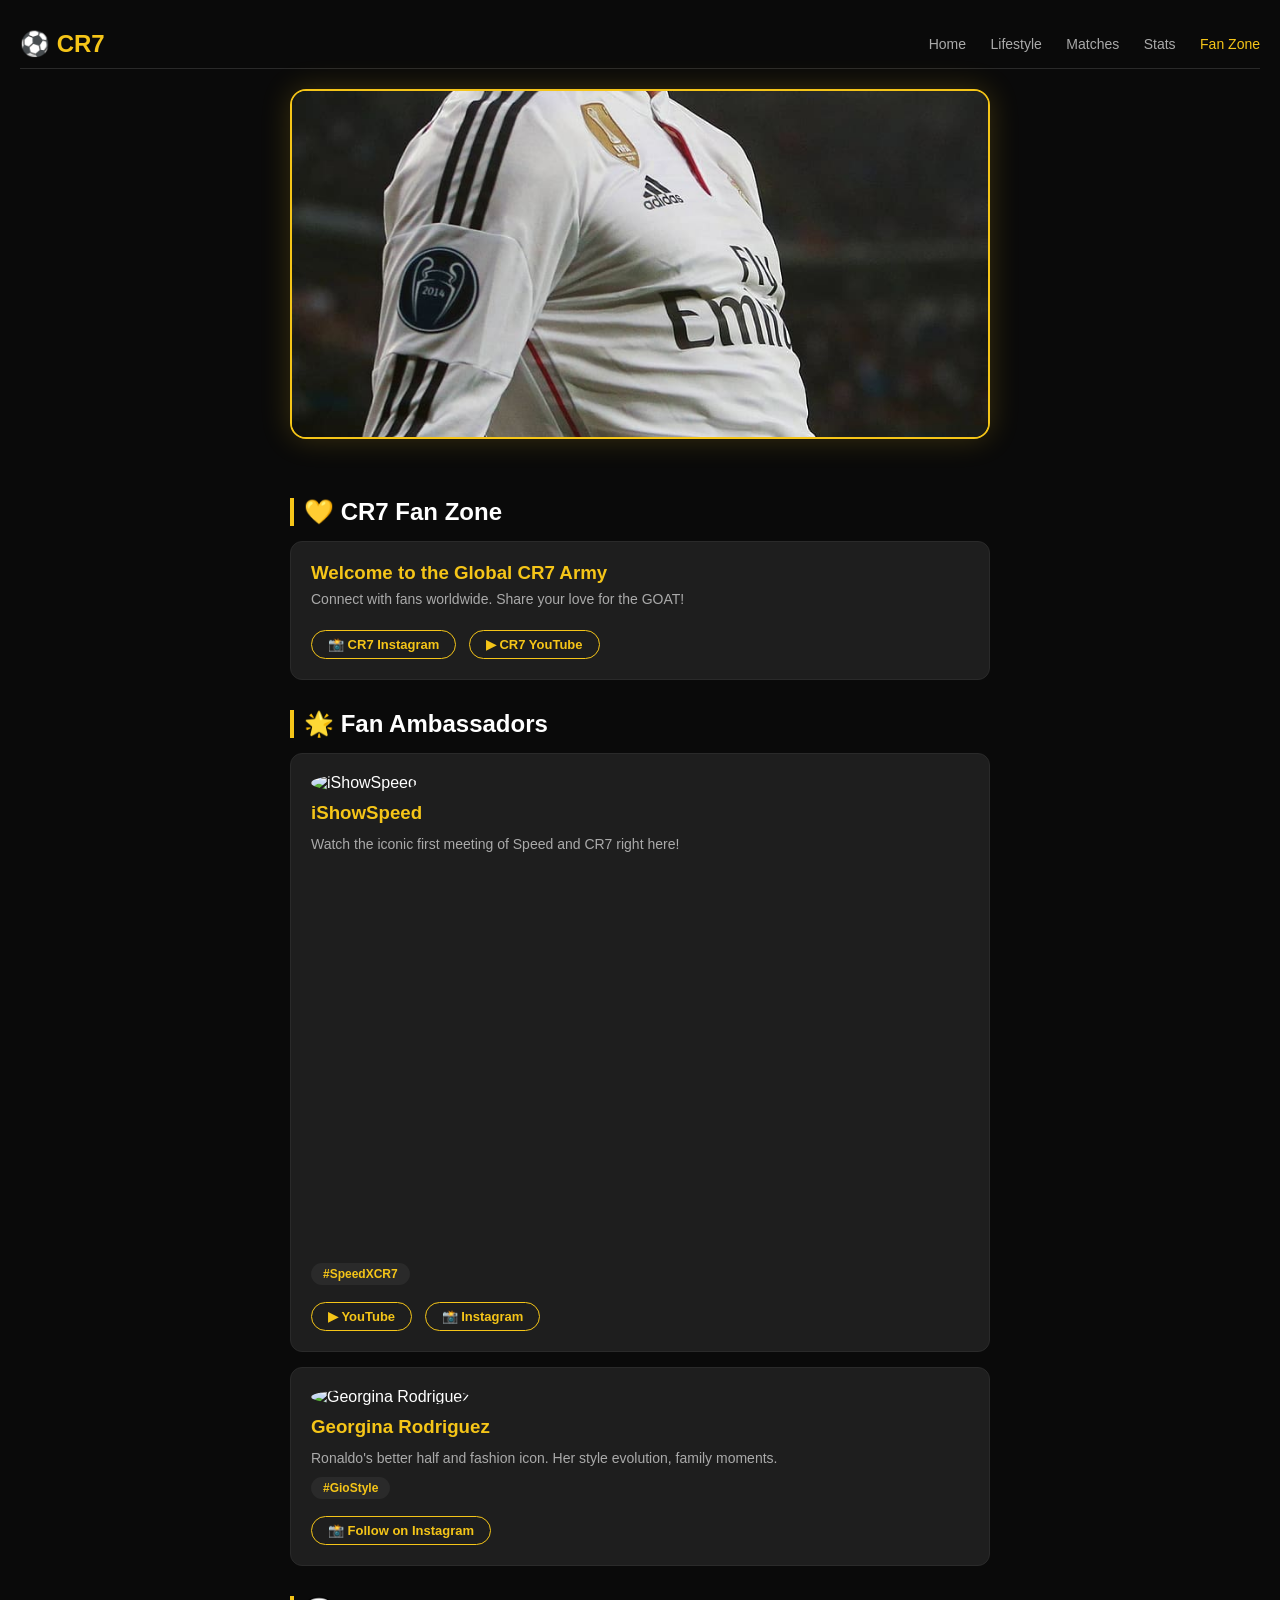
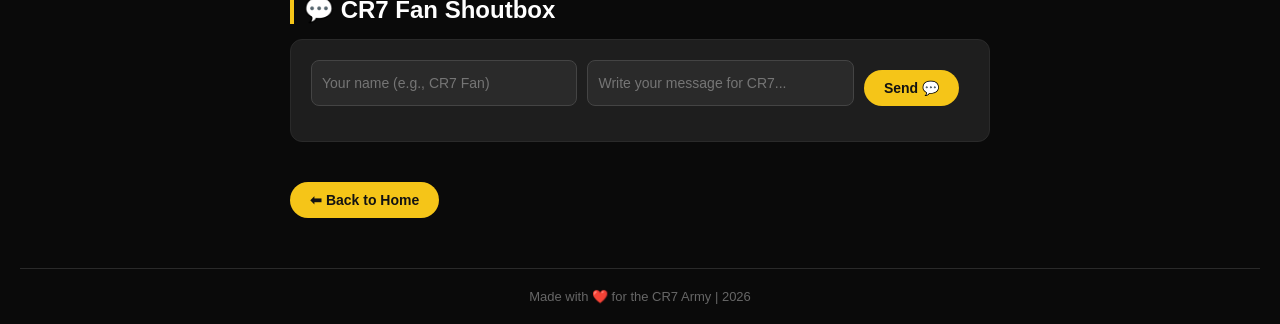
==== fanzone.html @ c674e2bd "Create fanzone.html" ====
<!DOCTYPE html>
<html lang="en">
<head>
  <meta charset="UTF-8" />
  <meta name="viewport" content="width=device-width, initial-scale=1.0" />
  <title>Fan Zone - CR7 Universe</title>
  <link rel="stylesheet" href="style.css" />
  <style>
    .fan-hero-img {
      width: 100%;
      max-height: 350px;
      object-fit: cover;
      border-radius: 16px;
      border: 2px solid #f5c518;
      margin-bottom: 25px;
      box-shadow: 0 0 30px rgba(245, 197, 24, 0.2);
    }
    .back-home-btn {
      text-decoration: none;
      display: inline-block;
      margin-top: 20px;
    }
  </style>
</head>
<body>

  <nav class="navbar">
    <div class="logo">⚽ CR7</div>
    <div class="nav-links">
      <a href="index.html">Home</a>
      <a href="lifestyle.html">Lifestyle</a>
      <a href="matches.html">Matches</a>
      <a href="stats.html">Stats</a>
      <a href="fanzone.html" style="color:#f5c518;">Fan Zone</a>
    </div>
  </nav>

  <div class="container">

    <!-- ===== TOP PAR CR7 KI IMAGE (DOOSRI WALI) ===== -->
    <img class="fan-hero-img" src="images/Ronaldo-hero2.jpg" alt="CR7 - Fan Zone" />

    <h2 class="section-title">💛 CR7 Fan Zone</h2>
    
    <!-- Welcome Card -->
    <div class="duo-card">
      <h3>Welcome to the Global CR7 Army</h3>
      <p style="color:#aaa;">Connect with fans worldwide. Share your love for the GOAT!</p>
      <div style="margin-top: 15px;">
        <a href="https://www.instagram.com/cristiano/" target="_blank" class="ambassador-link">📸 CR7 Instagram</a>
        <a href="https://www.youtube.com/@cristiano" target="_blank" class="ambassador-link">▶ CR7 YouTube</a>
      </div>
    </div>

    <!-- ===== FAN AMBASSADORS ===== -->
    <h2 class="section-title">🌟 Fan Ambassadors</h2>
    <div class="fixtures-grid">
      
      <!-- iShowSpeed -->
      <div class="duo-card">
        <div class="ambassador-img">
          <img src="https://upload.wikimedia.org/wikipedia/commons/thumb/e/e5/IShowSpeed_at_ESPN_2024.jpg/800px-IShowSpeed_at_ESPN_2024.jpg" alt="iShowSpeed" style="width:50px; height:50px; border-radius:50%; object-fit:cover; margin-bottom:10px;" />
          <h3 style="margin:0; color:#f5c518;">iShowSpeed</h3>
        </div>
        <p style="color:#aaa; margin-top: 10px;">Watch the iconic first meeting of Speed and CR7 right here!</p>
        <div style="margin: 15px 0; border-radius: 10px; overflow: hidden; position: relative; padding-bottom: 56.25%; height: 0;">
          <iframe style="position: absolute; top: 0; left: 0; width: 100%; height: 100%;" src="https://www.youtube.com/embed/Uv1PyE8J38w" frameborder="0" allowfullscreen></iframe>
        </div>
        <span class="status-tag" style="background: #2a2a2a; color: #f5c518;">#SpeedXCR7</span>
        <div style="margin-top: 12px;">
          <a href="https://www.youtube.com/@IShowSpeed" target="_blank" class="ambassador-link">▶ YouTube</a>
          <a href="https://www.instagram.com/ishowspeed/" target="_blank" class="ambassador-link">📸 Instagram</a>
        </div>
      </div>

      <!-- Georgina -->
      <div class="duo-card">
        <div class="ambassador-img">
          <img src="https://upload.wikimedia.org/wikipedia/commons/thumb/d/d0/Georgina_Rodr%C3%ADguez_2023.jpg/800px-Georgina_Rodr%C3%ADguez_2023.jpg" alt="Georgina Rodriguez" style="width:50px; height:50px; border-radius:50%; object-fit:cover; margin-bottom:10px;" />
          <h3 style="margin:0; color:#f5c518;">Georgina Rodriguez</h3>
        </div>
        <p style="color:#aaa; margin-top: 10px;">Ronaldo's better half and fashion icon. Her style evolution, family moments.</p>
        <span class="status-tag" style="background: #2a2a2a; color: #f5c518;">#GioStyle</span>
        <div style="margin-top: 12px;">
          <a href="https://www.instagram.com/georginagio/" target="_blank" class="ambassador-link">📸 Follow on Instagram</a>
        </div>
      </div>
    </div>

    <!-- ===== FAN SHOUTBOX (Added here too) ===== -->
    <h2 class="section-title">💬 CR7 Fan Shoutbox</h2>
    <div class="shoutbox-container">
      <div class="shoutbox-form">
        <input type="text" id="shoutName" placeholder="Your name (e.g., CR7 Fan)" />
        <input type="text" id="shoutMsg" placeholder="Write your message for CR7..." />
        <button id="shoutBtn" class="attend-btn">Send 💬</button>
      </div>
      <div id="shoutboxMessages" class="shoutbox-messages"></div>
    </div>

    <a href="index.html" class="back-home-btn attend-btn">⬅ Back to Home</a>
  </div>

  <div class="footer">Made with ❤️ for the CR7 Army | 2026</div>
  <button id="scrollTopBtn" class="scroll-top-btn" onclick="scrollToTop()">⬆ Top</button>

  <script src="script.js"></script>
</body>
</html>
---- style.css ----
html { scroll-behavior: smooth; }
* { margin: 0; padding: 0; box-sizing: border-box; font-family: Arial, sans-serif; }
body { background: #0a0a0a; color: #ffffff; padding: 20px; }

.navbar { display: flex; justify-content: space-between; align-items: center; padding: 10px 0; border-bottom: 1px solid #2a2a2a; margin-bottom: 20px; }
.logo { font-size: 24px; font-weight: bold; color: #f5c518; }
.nav-links a { color: #aaa; text-decoration: none; margin-left: 20px; font-size: 14px; transition: 0.3s; }
.nav-links a:hover { color: #f5c518; }

.hero { text-align: center; margin-bottom: 40px; padding: 50px 20px; border-radius: 20px; background-image: linear-gradient(rgba(0,0,0,0.7), rgba(0,0,0,0.7)), url('https://upload.wikimedia.org/wikipedia/commons/8/8f/Cristiano_Ronaldo_2014_%28cropped%29.jpg'); background-size: cover; background-position: center; }
.hero h1 { font-size: 40px; margin-bottom: 10px; line-height: 1.2; }
.hero p { color: #ddd; max-width: 600px; margin: 0 auto; }

.container { max-width: 700px; margin: 0 auto; }
.section-title { margin: 30px 0 15px 0; border-left: 4px solid #f5c518; padding-left: 10px; }

.fixtures-grid { display: flex; flex-direction: column; gap: 15px; margin-bottom: 10px; }
.duo-card { background: #1e1e1e; border-radius: 12px; padding: 20px; border: 1px solid #2a2a2a; }
.duo-card h3 { color: #f5c518; margin-bottom: 5px; }
.duo-card p { color: #ddd; line-height: 1.5; font-size: 14px; }

.clickable-card { cursor: pointer; transition: all 0.3s ease; }
.clickable-card:hover { transform: scale(1.02); border-color: #f5c518; }
.info-panel { background: #1e1e1e; border-radius: 12px; padding: 20px; margin-top: 10px; border: 1px solid #f5c518; animation: fadeIn 0.5s ease; }
.info-panel p { color: #ddd; line-height: 1.6; margin-bottom: 12px; }
@keyframes fadeIn { from { opacity: 0; transform: translateY(-10px); } to { opacity: 1; transform: translateY(0); } }

.past-match { border-left: 4px solid #f5c518; }
.status-tag { display: inline-block; background: #f5c518; color: #121212; padding: 4px 12px; border-radius: 20px; font-size: 12px; font-weight: bold; margin-top: 8px; }

.countdown-container { display: flex; justify-content: space-between; background: #1e1e1e; padding: 15px; border-radius: 12px; margin-bottom: 15px; border: 1px solid #2a2a2a; }
.countdown-box { text-align: center; flex: 1; }
.countdown-number { display: block; font-size: 24px; font-weight: 900; color: #f5c518; }
.countdown-label { font-size: 12px; color: #aaa; text-transform: uppercase; margin-top: 2px; }

.team-logos { display: flex; align-items: center; gap: 15px; margin-bottom: 10px; }
.team-logos img { width: 50px; height: 50px; object-fit: contain; background: #fff; border-radius: 50%; padding: 5px; }
.team-logos span { color: #f5c518; font-weight: bold; font-size: 18px; }

.ambassador-link { display: inline-block; margin-top: 5px; margin-right: 8px; color: #f5c518; border: 1px solid #f5c518; padding: 6px 16px; border-radius: 20px; text-decoration: none; font-weight: bold; font-size: 13px; transition: all 0.3s ease; }
.ambassador-link:hover { background: #f5c518; color: #121212; transform: scale(1.05); }

.attend-btn { background: #f5c518; color: #121212; border: none; padding: 10px 20px; border-radius: 20px; font-weight: bold; font-size: 14px; margin-top: 10px; margin-right: 10px; cursor: pointer; transition: 0.3s; }
.attend-btn:hover { transform: scale(1.05); background: #ffd700; }
.attend-btn:disabled { background: #444; color: #888; opacity: 0.6; cursor: not-allowed; }
.watch-btn { background: transparent; color: #f5c518; border: 2px solid #f5c518; padding: 8px 18px; border-radius: 20px; font-weight: bold; font-size: 14px; margin-top: 10px; cursor: pointer; transition: 0.3s; }
.watch-btn:hover { background: #f5c518; color: #000; }

.shoutbox-container { background: #1e1e1e; border-radius: 12px; padding: 20px; margin-bottom: 20px; border: 1px solid #2a2a2a; }
.shoutbox-form { display: flex; gap: 10px; flex-wrap: wrap; }
.shoutbox-form input { flex: 1; background: #2a2a2a; border: 1px solid #444; color: #fff; padding: 10px; border-radius: 8px; outline: none; font-size: 14px; min-width: 120px; }
.shoutbox-form input:focus { border-color: #f5c518; }
.shoutbox-messages { margin-top: 15px; max-height: 200px; overflow-y: auto; }
.shout-msg { background: #2a2a2a; padding: 12px; border-radius: 8px; margin-bottom: 10px; border-left: 3px solid #f5c518; }
.shout-msg strong { color: #f5c518; font-size: 15px; }
.shout-msg span { color: #888; font-size: 11px; margin-left: 8px; }
.shout-msg p { margin: 5px 0 0 0; color: #ddd; font-size: 14px; }

.footer { text-align: center; color: #666; font-size: 13px; margin-top: 50px; border-top: 1px solid #2a2a2a; padding-top: 20px; }
.scroll-top-btn { position: fixed; bottom: 20px; right: 20px; background: #f5c518; color: #121212; border: none; padding: 12px 18px; border-radius: 50px; font-weight: bold; font-size: 16px; cursor: pointer; display: none; box-shadow: 0 4px 12px rgba(245,197,24,0.5); transition: all 0.3s ease; z-index: 9999; }
.scroll-top-btn:hover { background: #ffd700; transform: scale(1.1); }

@media (max-width: 480px) { .hero h1 { font-size: 28px; } .nav-links a { margin-left: 10px; font-size: 12px; } .countdown-number { font-size: 18px; } }
@media (max-width: 600px) { .shoutbox-form { flex-direction: column; gap: 8px; } .shoutbox-form input { width: 100%; } .shoutbox-form button { width: 100%; margin-top: 5px; } }
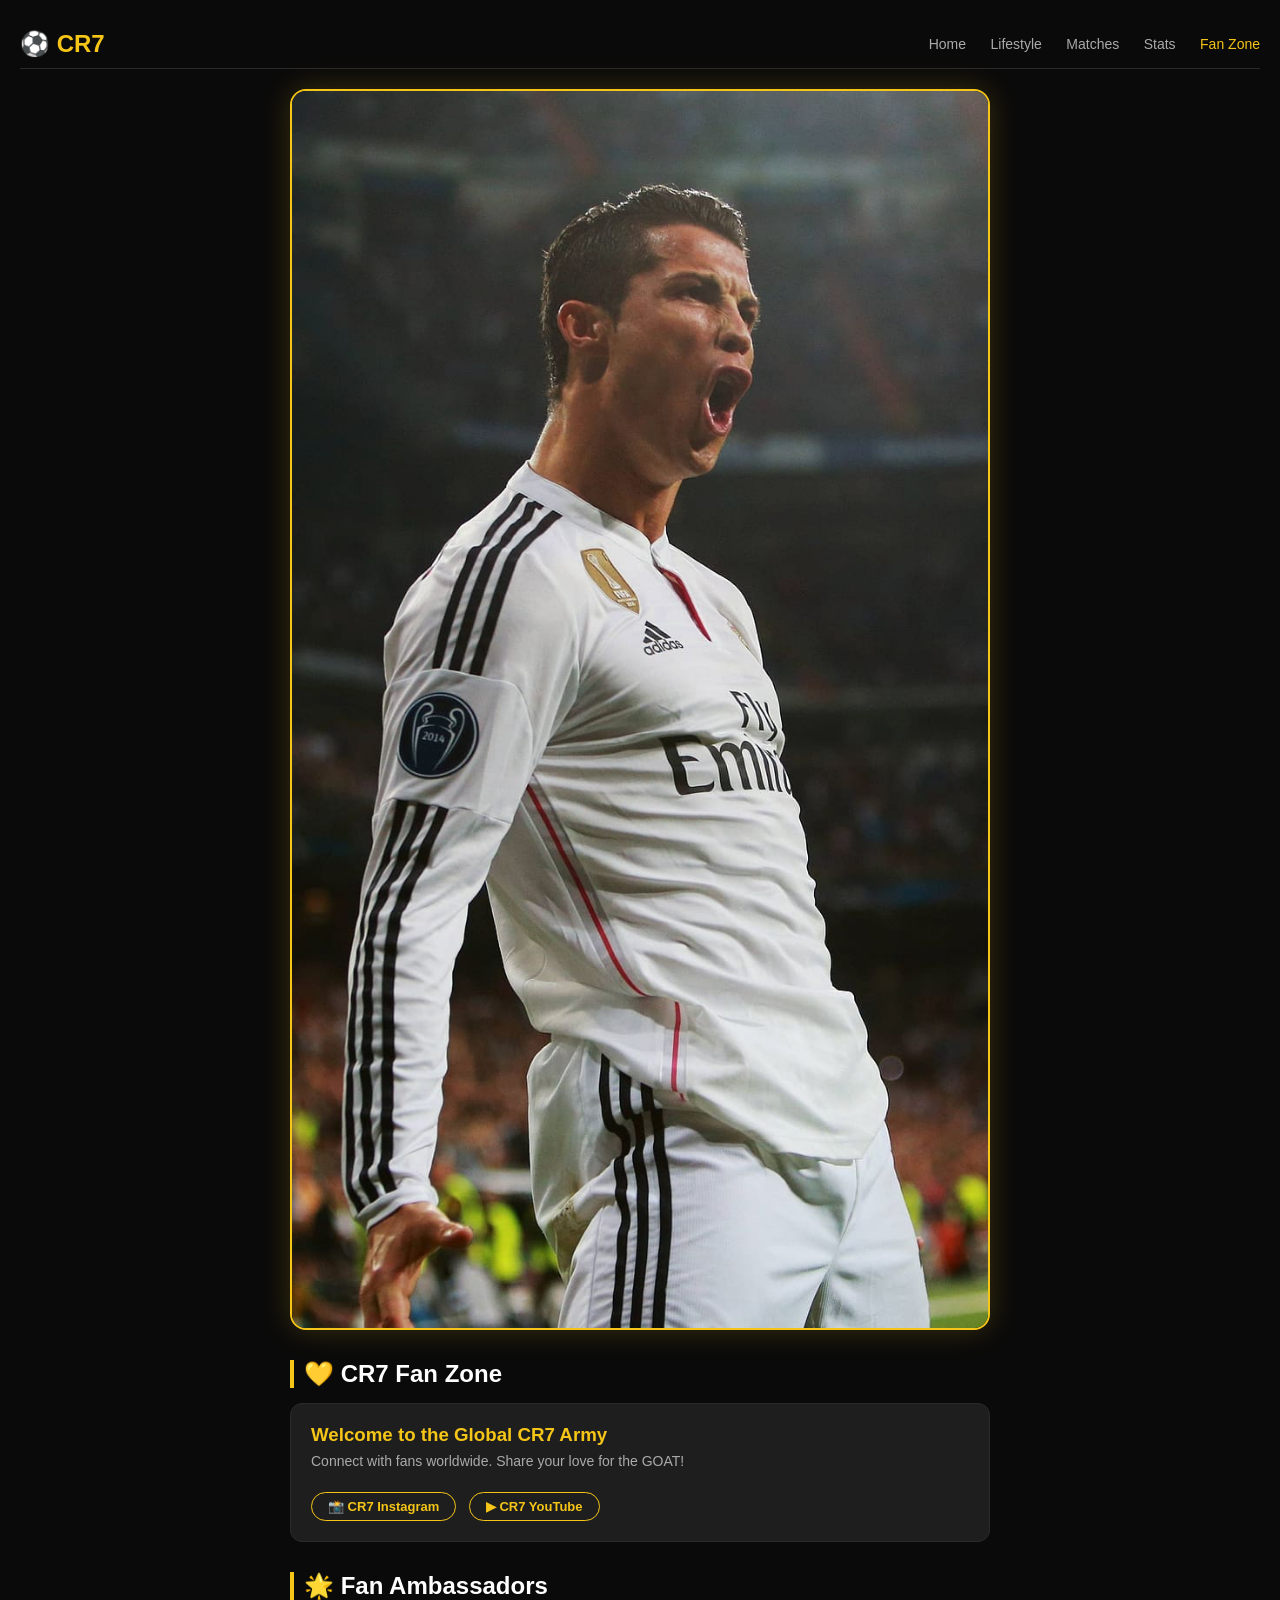
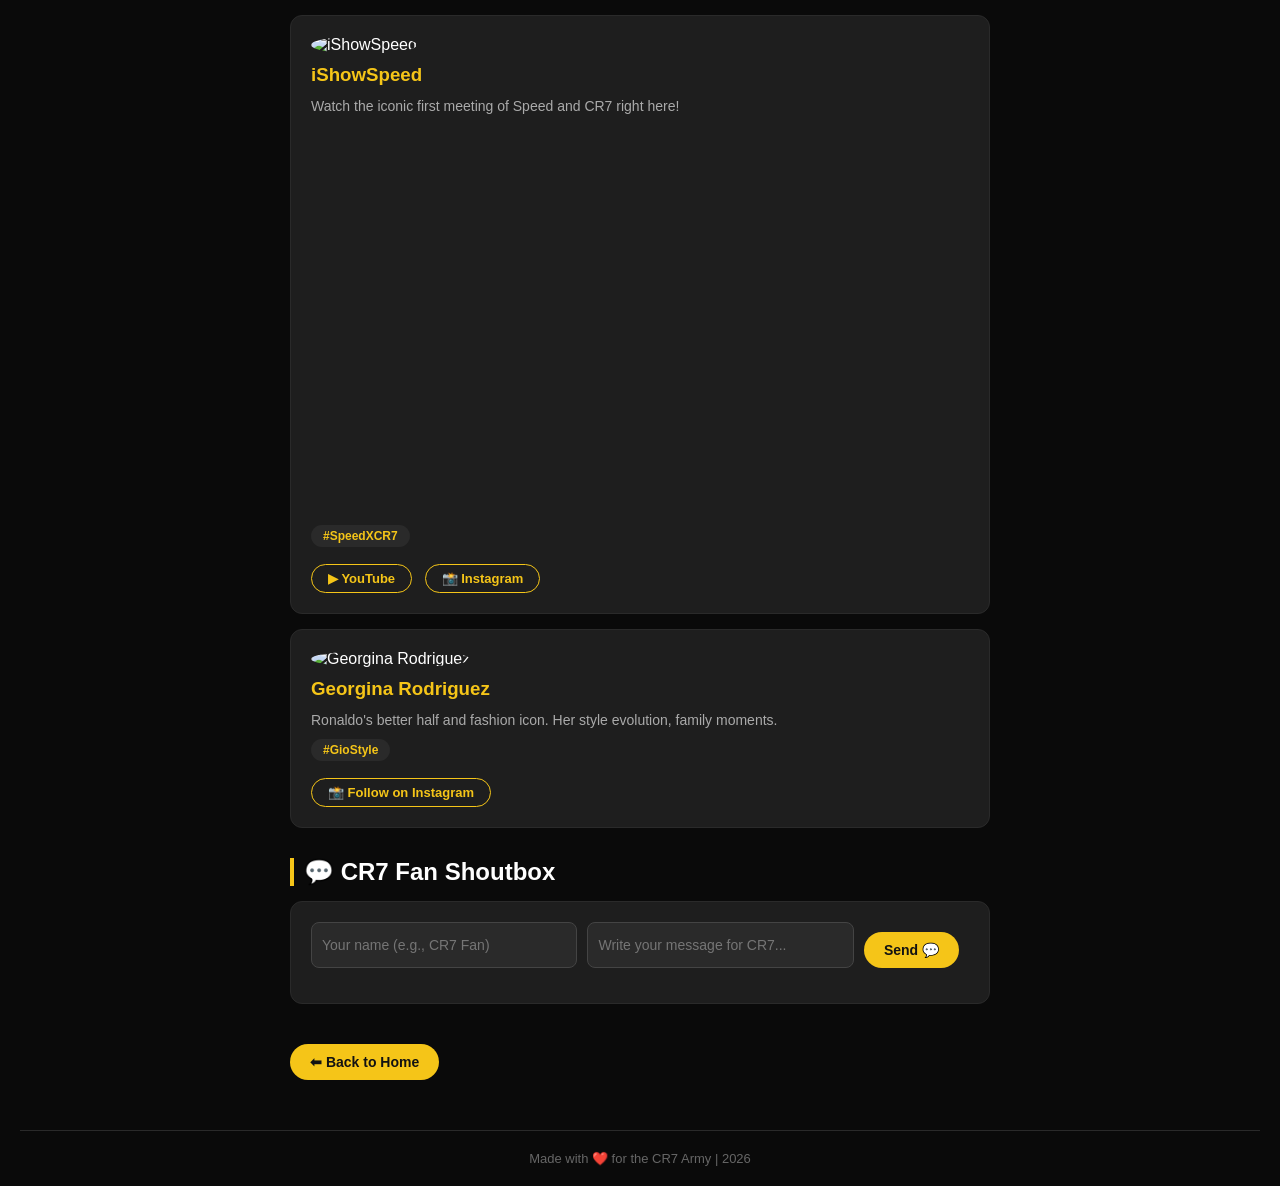
==== commit 2f9b557d: "Update fanzone.html" ====
--- a/fanzone.html
+++ b/fanzone.html
@@ -6,14 +6,16 @@
   <title>Fan Zone - CR7 Universe</title>
   <link rel="stylesheet" href="style.css" />
   <style>
+    /* ✅ FIXED: Ab image crop nahi hogi, full width mein proportionate scale hogi */
     .fan-hero-img {
       width: 100%;
-      max-height: 350px;
-      object-fit: cover;
+      height: auto;              /* Height automatic adjust hogi */
       border-radius: 16px;
       border: 2px solid #f5c518;
       margin-bottom: 25px;
       box-shadow: 0 0 30px rgba(245, 197, 24, 0.2);
+      display: block;            /* Extra spacing hatane ke liye */
+      background: #111;          /* Load hone tak background */
     }
     .back-home-btn {
       text-decoration: none;
@@ -37,7 +39,7 @@
 
   <div class="container">
 
-    <!-- ===== TOP PAR CR7 KI IMAGE (DOOSRI WALI) ===== -->
+    <!-- ===== TOP PAR CR7 KI IMAGE (AB CROP NAHI HOGI) ===== -->
     <img class="fan-hero-img" src="images/Ronaldo-hero2.jpg" alt="CR7 - Fan Zone" />
 
     <h2 class="section-title">💛 CR7 Fan Zone</h2>
@@ -56,7 +58,7 @@
     <h2 class="section-title">🌟 Fan Ambassadors</h2>
     <div class="fixtures-grid">
       
-      <!-- iShowSpeed -->
+      <!-- iShowSpeed (Spelling sahi ki gayi) -->
       <div class="duo-card">
         <div class="ambassador-img">
           <img src="https://upload.wikimedia.org/wikipedia/commons/thumb/e/e5/IShowSpeed_at_ESPN_2024.jpg/800px-IShowSpeed_at_ESPN_2024.jpg" alt="iShowSpeed" style="width:50px; height:50px; border-radius:50%; object-fit:cover; margin-bottom:10px;" />
@@ -73,7 +75,7 @@
         </div>
       </div>
 
-      <!-- Georgina -->
+      <!-- Georgina (Spelling sahi ki gayi) -->
       <div class="duo-card">
         <div class="ambassador-img">
           <img src="https://upload.wikimedia.org/wikipedia/commons/thumb/d/d0/Georgina_Rodr%C3%ADguez_2023.jpg/800px-Georgina_Rodr%C3%ADguez_2023.jpg" alt="Georgina Rodriguez" style="width:50px; height:50px; border-radius:50%; object-fit:cover; margin-bottom:10px;" />
@@ -87,7 +89,7 @@
       </div>
     </div>
 
-    <!-- ===== FAN SHOUTBOX (Added here too) ===== -->
+    <!-- ===== FAN SHOUTBOX ===== -->
     <h2 class="section-title">💬 CR7 Fan Shoutbox</h2>
     <div class="shoutbox-container">
       <div class="shoutbox-form">
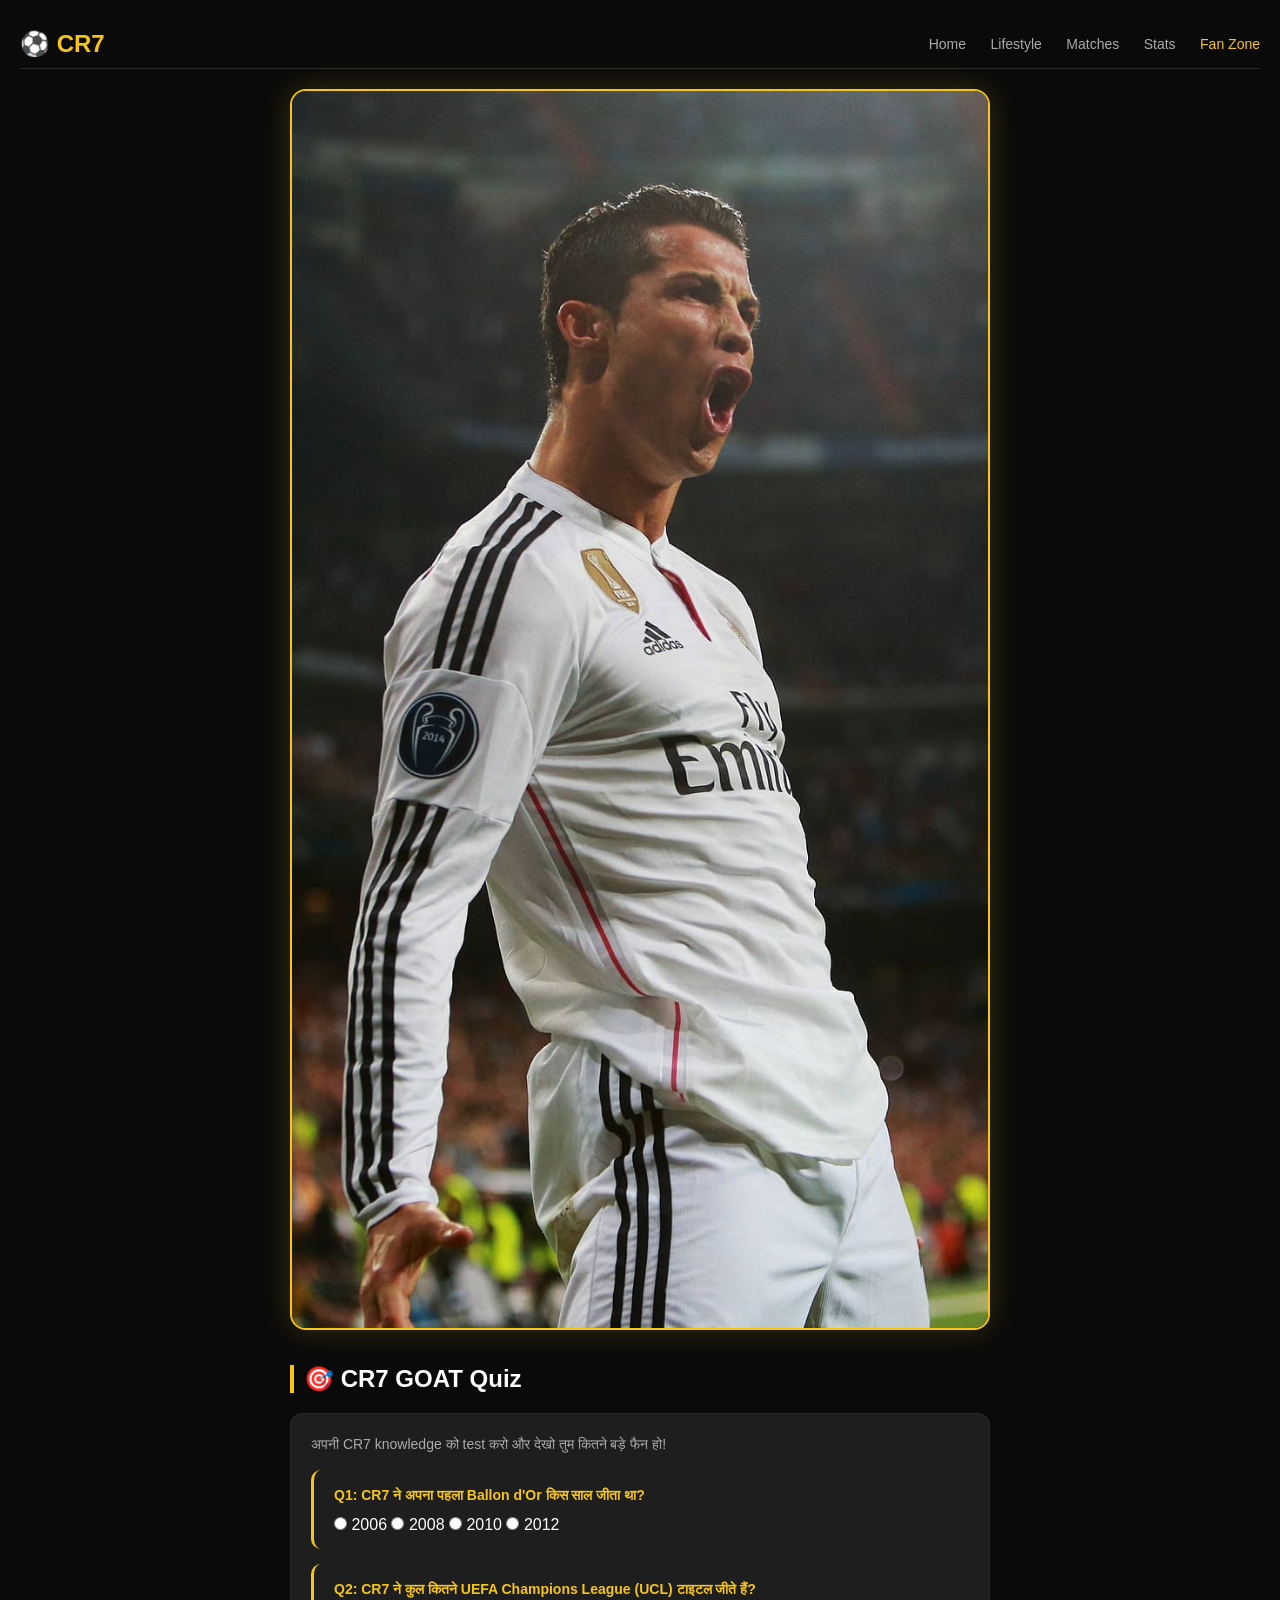
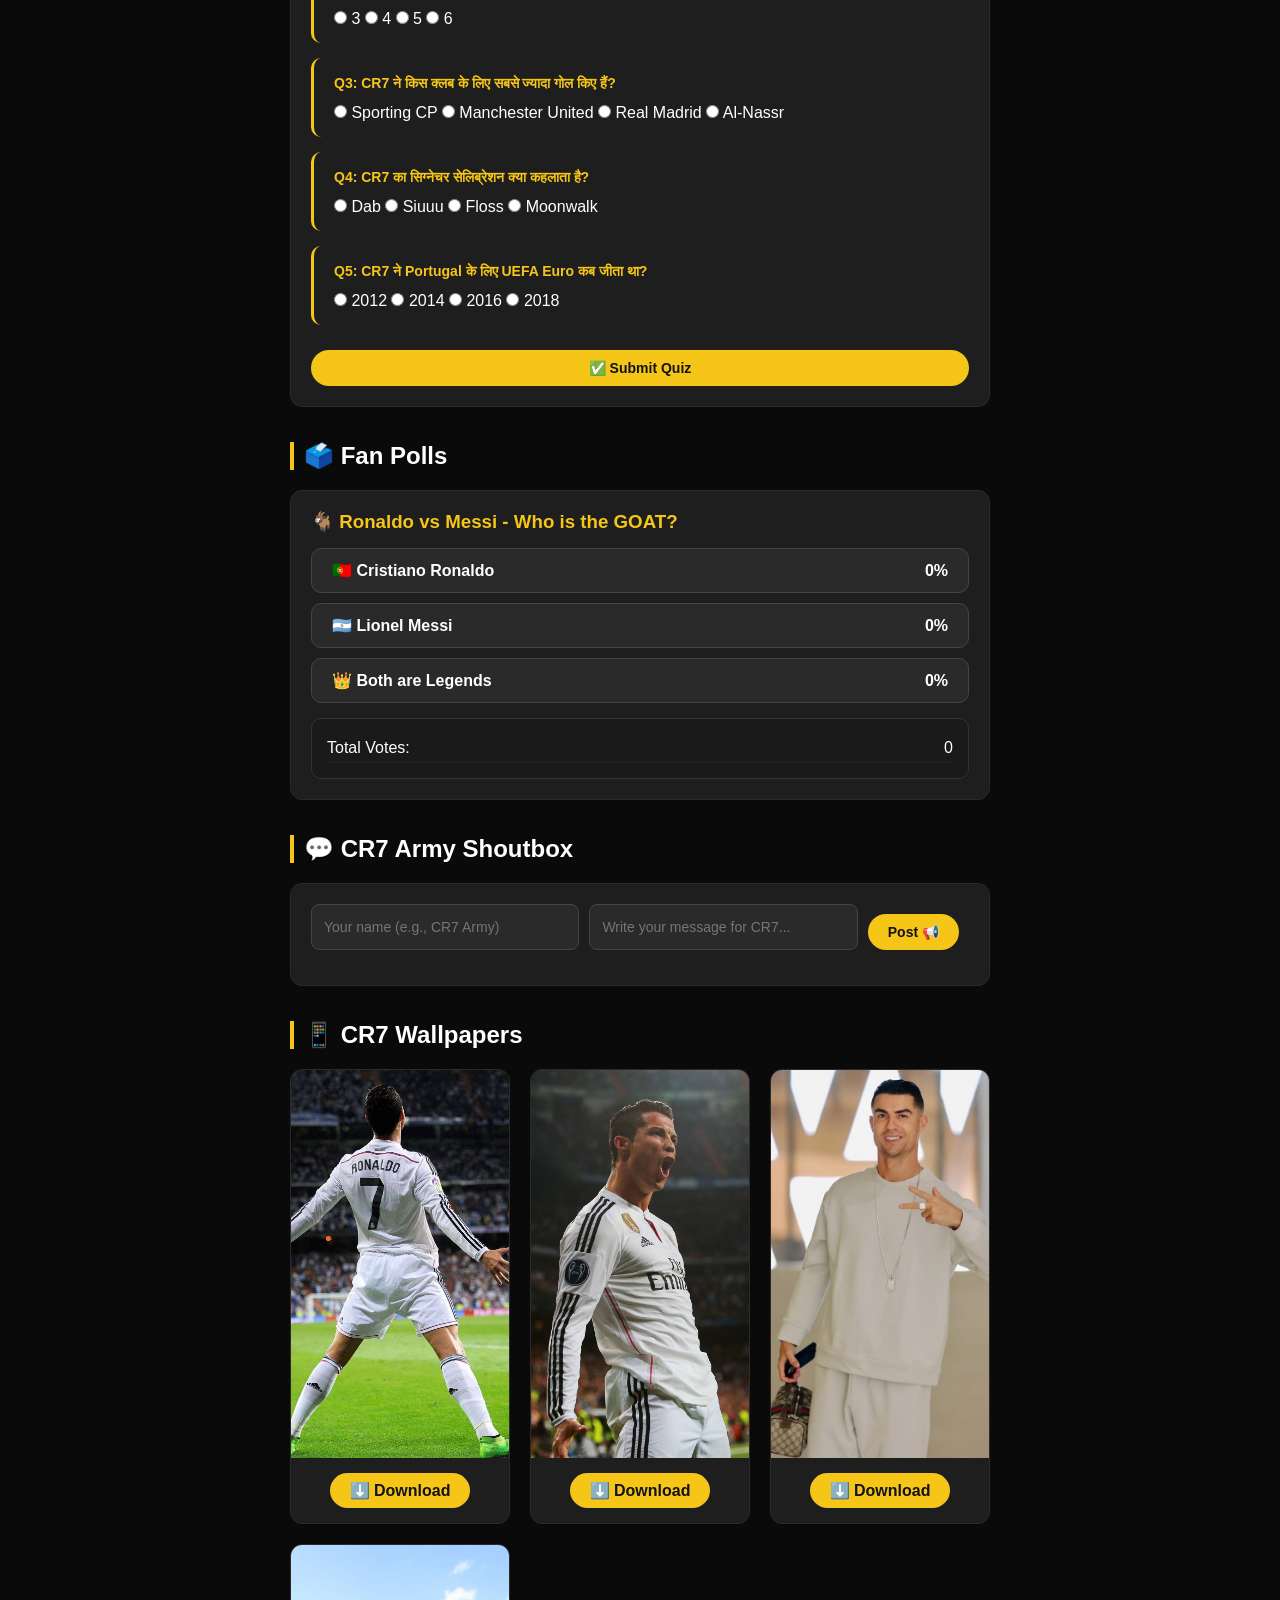
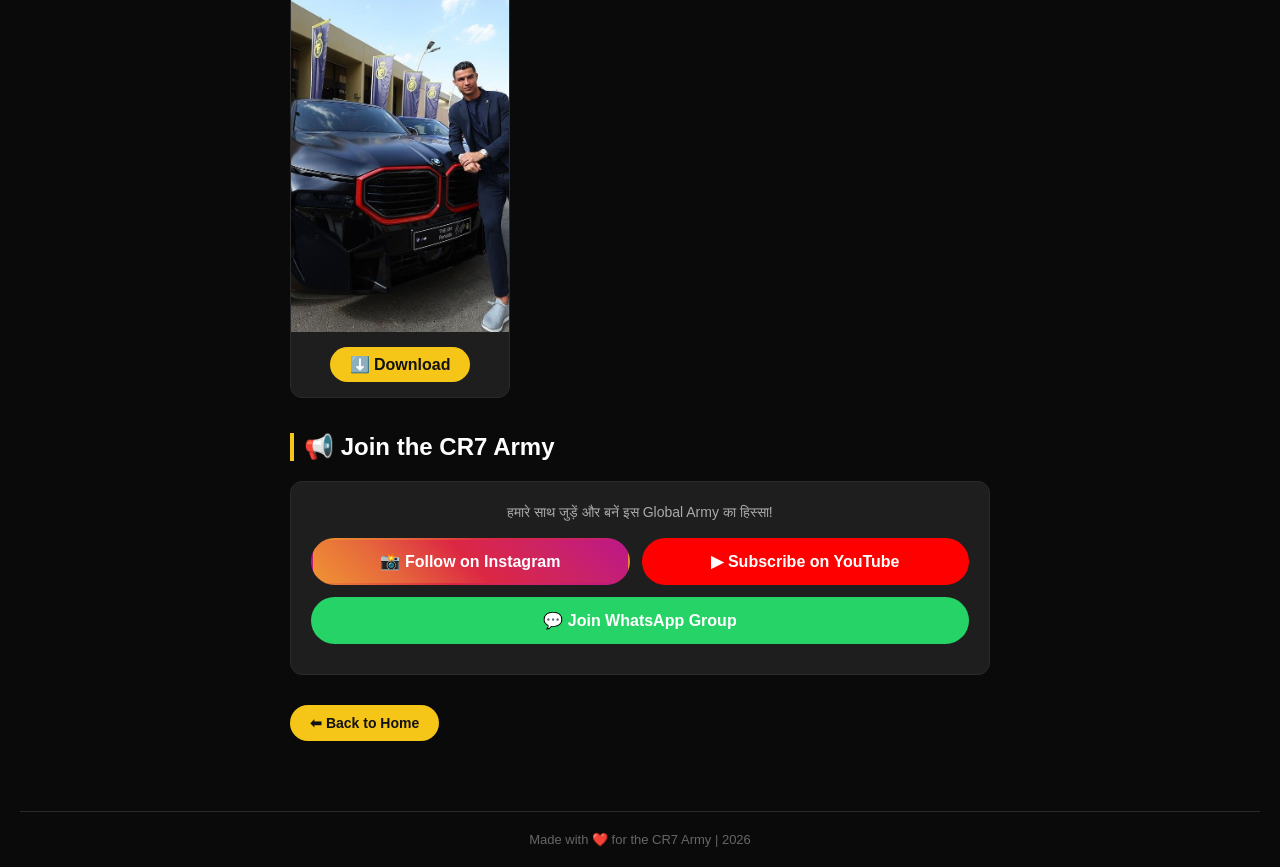
==== commit ff68f886: "Update fanzone.html" ====
--- a/fanzone.html
+++ b/fanzone.html
@@ -6,21 +6,268 @@
   <title>Fan Zone - CR7 Universe</title>
   <link rel="stylesheet" href="style.css" />
   <style>
-    /* ✅ FIXED: Ab image crop nahi hogi, full width mein proportionate scale hogi */
+    /* ---------- GLOBAL PAGE STYLING ---------- */
     .fan-hero-img {
       width: 100%;
-      height: auto;              /* Height automatic adjust hogi */
+      height: auto;
       border-radius: 16px;
       border: 2px solid #f5c518;
       margin-bottom: 25px;
       box-shadow: 0 0 30px rgba(245, 197, 24, 0.2);
-      display: block;            /* Extra spacing hatane ke liye */
-      background: #111;          /* Load hone tak background */
-    }
+      display: block;
+      background: #111;
+    }
+
+    .section-title {
+      margin: 35px 0 20px 0;
+      border-left: 4px solid #f5c518;
+      padding-left: 10px;
+    }
+
     .back-home-btn {
       text-decoration: none;
       display: inline-block;
-      margin-top: 20px;
+      margin: 30px 0 20px 0;
+    }
+
+    /* ---------- 1. QUIZ STYLING ---------- */
+    .quiz-question {
+      background: #1e1e1e;
+      padding: 15px 20px;
+      border-radius: 10px;
+      margin-bottom: 15px;
+      border-left: 3px solid #f5c518;
+    }
+    .quiz-question p {
+      font-weight: bold;
+      color: #f5c518;
+      margin-bottom: 10px;
+    }
+    .quiz-options label {
+      display: block;
+      background: #2a2a2a;
+      padding: 8px 15px;
+      border-radius: 8px;
+      margin-bottom: 6px;
+      cursor: pointer;
+      transition: 0.2s;
+      color: #ccc;
+    }
+    .quiz-options label:hover {
+      background: #333;
+      border-color: #f5c518;
+    }
+    .quiz-options input[type="radio"] {
+      margin-right: 10px;
+      accent-color: #f5c518;
+    }
+    .quiz-result {
+      background: #1e1e1e;
+      padding: 15px;
+      border-radius: 10px;
+      text-align: center;
+      font-size: 18px;
+      font-weight: bold;
+      border: 2px solid #f5c518;
+      margin-top: 15px;
+      display: none;
+    }
+    .quiz-result .score-high {
+      color: #4caf50;
+    }
+    .quiz-result .score-low {
+      color: #ff5722;
+    }
+
+    /* ---------- 2. POLL STYLING ---------- */
+    .poll-options {
+      display: flex;
+      flex-direction: column;
+      gap: 10px;
+      margin: 15px 0;
+    }
+    .poll-btn {
+      background: #2a2a2a;
+      border: 1px solid #444;
+      color: #fff;
+      padding: 12px 20px;
+      border-radius: 10px;
+      cursor: pointer;
+      font-size: 16px;
+      font-weight: bold;
+      transition: 0.3s;
+      display: flex;
+      justify-content: space-between;
+      align-items: center;
+    }
+    .poll-btn:hover {
+      border-color: #f5c518;
+      background: #333;
+      transform: scale(1.02);
+    }
+    .poll-btn .vote-bar {
+      background: #f5c518;
+      height: 6px;
+      border-radius: 10px;
+      transition: width 0.5s ease;
+      width: 0%;
+    }
+    .poll-result-stats {
+      margin-top: 15px;
+      padding: 15px;
+      background: #1a1a1a;
+      border-radius: 10px;
+      border: 1px solid #333;
+    }
+    .poll-stat-item {
+      display: flex;
+      justify-content: space-between;
+      padding: 5px 0;
+      border-bottom: 1px solid #222;
+    }
+
+    /* ---------- 3. BIG SHOUTBOX ---------- */
+    .big-shoutbox .shoutbox-form {
+      display: flex;
+      gap: 10px;
+      flex-wrap: wrap;
+    }
+    .big-shoutbox .shoutbox-form input {
+      flex: 1;
+      background: #2a2a2a;
+      border: 1px solid #444;
+      color: #fff;
+      padding: 12px;
+      border-radius: 8px;
+      font-size: 14px;
+      min-width: 140px;
+    }
+    .big-shoutbox .shoutbox-form input:focus {
+      border-color: #f5c518;
+      outline: none;
+    }
+    .big-shoutbox .shoutbox-messages {
+      max-height: 350px;
+      overflow-y: auto;
+      margin-top: 15px;
+    }
+    .big-shoutbox .shout-msg {
+      background: #1a1a1a;
+      padding: 15px;
+      border-radius: 10px;
+      margin-bottom: 10px;
+      border-left: 4px solid #f5c518;
+    }
+    .big-shoutbox .shout-msg strong {
+      color: #f5c518;
+      font-size: 16px;
+    }
+    .big-shoutbox .shout-msg span {
+      color: #666;
+      font-size: 12px;
+      margin-left: 10px;
+    }
+    .big-shoutbox .shout-msg p {
+      margin: 5px 0 0 0;
+      color: #ddd;
+      font-size: 15px;
+    }
+
+    /* ---------- 4. WALLPAPERS ---------- */
+    .wallpaper-grid {
+      display: grid;
+      grid-template-columns: repeat(auto-fit, minmax(200px, 1fr));
+      gap: 20px;
+      margin: 20px 0;
+    }
+    .wallpaper-card {
+      background: #1e1e1e;
+      border-radius: 12px;
+      overflow: hidden;
+      border: 1px solid #2a2a2a;
+      transition: 0.3s;
+    }
+    .wallpaper-card:hover {
+      border-color: #f5c518;
+      transform: translateY(-5px);
+    }
+    .wallpaper-card img {
+      width: 100%;
+      height: auto;
+      aspect-ratio: 9/16; /* Phone wallpaper ratio */
+      object-fit: cover;
+      display: block;
+      background: #111;
+    }
+    .wallpaper-card .card-body {
+      padding: 15px;
+      text-align: center;
+    }
+    .wallpaper-card .download-btn {
+      background: #f5c518;
+      color: #121212;
+      border: none;
+      padding: 8px 20px;
+      border-radius: 20px;
+      font-weight: bold;
+      cursor: pointer;
+      text-decoration: none;
+      display: inline-block;
+      transition: 0.3s;
+    }
+    .wallpaper-card .download-btn:hover {
+      background: #ffd700;
+      transform: scale(1.05);
+    }
+
+    /* ---------- 5. SOCIAL ARMY ---------- */
+    .army-buttons {
+      display: flex;
+      flex-wrap: wrap;
+      gap: 12px;
+      margin: 15px 0 10px 0;
+    }
+    .army-btn {
+      padding: 12px 25px;
+      border-radius: 30px;
+      text-decoration: none;
+      font-weight: bold;
+      color: #121212;
+      background: #fff;
+      display: inline-flex;
+      align-items: center;
+      gap: 8px;
+      transition: 0.3s;
+      border: 2px solid transparent;
+      flex: 1 1 auto;
+      justify-content: center;
+    }
+    .army-btn.ig {
+      background: linear-gradient(45deg, #f09433, #e6683c, #dc2743, #cc2366, #bc1888);
+      color: #fff;
+    }
+    .army-btn.yt {
+      background: #ff0000;
+      color: #fff;
+    }
+    .army-btn.wa {
+      background: #25d366;
+      color: #fff;
+    }
+    .army-btn:hover {
+      transform: scale(1.05);
+      box-shadow: 0 0 20px rgba(245, 197, 24, 0.3);
+      border-color: #f5c518;
+    }
+
+    /* ---------- RESPONSIVE TWEAKS ---------- */
+    @media (max-width: 600px) {
+      .wallpaper-grid {
+        grid-template-columns: repeat(2, 1fr);
+      }
+      .army-btn {
+        flex: 1 1 100%;
+      }
     }
   </style>
 </head>
@@ -39,73 +286,278 @@
 
   <div class="container">
 
-    <!-- ===== TOP PAR CR7 KI IMAGE (AB CROP NAHI HOGI) ===== -->
-    <img class="fan-hero-img" src="images/Ronaldo-hero2.jpg" alt="CR7 - Fan Zone" />
-
-    <h2 class="section-title">💛 CR7 Fan Zone</h2>
-    
-    <!-- Welcome Card -->
+    <!-- === TOP BANNER IMAGE (NO CROP - FULL WIDTH) === -->
+    <img class="fan-hero-img" src="images/Ronaldo-hero2.jpg" alt="CR7 Universe Fan Zone" />
+
+    <!-- ============================================================ -->
+    <!-- 1. 🎯 CR7 GOAT QUIZ -->
+    <!-- ============================================================ -->
+    <h2 class="section-title">🎯 CR7 GOAT Quiz</h2>
+    <div class="duo-card" id="quizContainer">
+      <p style="color:#aaa; margin-bottom:15px;">अपनी CR7 knowledge को test करो और देखो तुम कितने बड़े फैन हो!</p>
+      <div id="quizQuestions"></div>
+      <button id="submitQuizBtn" class="attend-btn" style="width:100%; margin-top:10px;">✅ Submit Quiz</button>
+      <div id="quizResult" class="quiz-result"></div>
+    </div>
+
+    <!-- ============================================================ -->
+    <!-- 2. 🗳️ FAN POLLS -->
+    <!-- ============================================================ -->
+    <h2 class="section-title">🗳️ Fan Polls</h2>
     <div class="duo-card">
-      <h3>Welcome to the Global CR7 Army</h3>
-      <p style="color:#aaa;">Connect with fans worldwide. Share your love for the GOAT!</p>
-      <div style="margin-top: 15px;">
-        <a href="https://www.instagram.com/cristiano/" target="_blank" class="ambassador-link">📸 CR7 Instagram</a>
-        <a href="https://www.youtube.com/@cristiano" target="_blank" class="ambassador-link">▶ CR7 YouTube</a>
+      <h3>🐐 Ronaldo vs Messi - Who is the GOAT?</h3>
+      <div class="poll-options" id="pollContainer">
+        <button class="poll-btn" data-vote="ronaldo">🇵🇹 Cristiano Ronaldo <span id="pollRonaldo">0%</span></button>
+        <button class="poll-btn" data-vote="messi">🇦🇷 Lionel Messi <span id="pollMessi">0%</span></button>
+        <button class="poll-btn" data-vote="both">👑 Both are Legends <span id="pollBoth">0%</span></button>
+      </div>
+      <div class="poll-result-stats" id="pollStats">
+        <div class="poll-stat-item"><span>Total Votes:</span> <span id="totalVotes">0</span></div>
       </div>
     </div>
 
-    <!-- ===== FAN AMBASSADORS ===== -->
-    <h2 class="section-title">🌟 Fan Ambassadors</h2>
-    <div class="fixtures-grid">
-      
-      <!-- iShowSpeed (Spelling sahi ki gayi) -->
-      <div class="duo-card">
-        <div class="ambassador-img">
-          <img src="https://upload.wikimedia.org/wikipedia/commons/thumb/e/e5/IShowSpeed_at_ESPN_2024.jpg/800px-IShowSpeed_at_ESPN_2024.jpg" alt="iShowSpeed" style="width:50px; height:50px; border-radius:50%; object-fit:cover; margin-bottom:10px;" />
-          <h3 style="margin:0; color:#f5c518;">iShowSpeed</h3>
+    <!-- ============================================================ -->
+    <!-- 3. 💬 DEDICATED BIG SHOUTBOX -->
+    <!-- ============================================================ -->
+    <h2 class="section-title">💬 CR7 Army Shoutbox</h2>
+    <div class="duo-card big-shoutbox">
+      <div class="shoutbox-form">
+        <input type="text" id="fanShoutName" placeholder="Your name (e.g., CR7 Army)" />
+        <input type="text" id="fanShoutMsg" placeholder="Write your message for CR7..." />
+        <button id="fanShoutBtn" class="attend-btn">Post 📢</button>
+      </div>
+      <div id="fanShoutMessages" class="shoutbox-messages"></div>
+    </div>
+
+    <!-- ============================================================ -->
+    <!-- 4. 📱 CR7 WALLPAPERS (DOWNLOAD) -->
+    <!-- ============================================================ -->
+    <h2 class="section-title">📱 CR7 Wallpapers</h2>
+    <div class="wallpaper-grid">
+      <!-- Wallpaper 1 -->
+      <div class="wallpaper-card">
+        <img src="images/Ronaldo-hero.jpg" alt="CR7 Wallpaper 1" />
+        <div class="card-body">
+          <a href="images/Ronaldo-hero.jpg" download="CR7_Wallpaper_1.jpg" class="download-btn">⬇️ Download</a>
         </div>
-        <p style="color:#aaa; margin-top: 10px;">Watch the iconic first meeting of Speed and CR7 right here!</p>
-        <div style="margin: 15px 0; border-radius: 10px; overflow: hidden; position: relative; padding-bottom: 56.25%; height: 0;">
-          <iframe style="position: absolute; top: 0; left: 0; width: 100%; height: 100%;" src="https://www.youtube.com/embed/Uv1PyE8J38w" frameborder="0" allowfullscreen></iframe>
+      </div>
+      <!-- Wallpaper 2 -->
+      <div class="wallpaper-card">
+        <img src="images/Ronaldo-hero2.jpg" alt="CR7 Wallpaper 2" />
+        <div class="card-body">
+          <a href="images/Ronaldo-hero2.jpg" download="CR7_Wallpaper_2.jpg" class="download-btn">⬇️ Download</a>
         </div>
-        <span class="status-tag" style="background: #2a2a2a; color: #f5c518;">#SpeedXCR7</span>
-        <div style="margin-top: 12px;">
-          <a href="https://www.youtube.com/@IShowSpeed" target="_blank" class="ambassador-link">▶ YouTube</a>
-          <a href="https://www.instagram.com/ishowspeed/" target="_blank" class="ambassador-link">📸 Instagram</a>
+      </div>
+      <!-- Wallpaper 3 -->
+      <div class="wallpaper-card">
+        <img src="images/Ronaldo-fashion.jpg" alt="CR7 Wallpaper 3" />
+        <div class="card-body">
+          <a href="images/Ronaldo-fashion.jpg" download="CR7_Wallpaper_3.jpg" class="download-btn">⬇️ Download</a>
         </div>
       </div>
-
-      <!-- Georgina (Spelling sahi ki gayi) -->
-      <div class="duo-card">
-        <div class="ambassador-img">
-          <img src="https://upload.wikimedia.org/wikipedia/commons/thumb/d/d0/Georgina_Rodr%C3%ADguez_2023.jpg/800px-Georgina_Rodr%C3%ADguez_2023.jpg" alt="Georgina Rodriguez" style="width:50px; height:50px; border-radius:50%; object-fit:cover; margin-bottom:10px;" />
-          <h3 style="margin:0; color:#f5c518;">Georgina Rodriguez</h3>
+      <!-- Wallpaper 4 (Extra) -->
+      <div class="wallpaper-card">
+        <img src="images/Ronaldo-BMW.jpg" alt="CR7 Wallpaper 4" />
+        <div class="card-body">
+          <a href="images/Ronaldo-BMW.jpg" download="CR7_Wallpaper_4.jpg" class="download-btn">⬇️ Download</a>
         </div>
-        <p style="color:#aaa; margin-top: 10px;">Ronaldo's better half and fashion icon. Her style evolution, family moments.</p>
-        <span class="status-tag" style="background: #2a2a2a; color: #f5c518;">#GioStyle</span>
-        <div style="margin-top: 12px;">
-          <a href="https://www.instagram.com/georginagio/" target="_blank" class="ambassador-link">📸 Follow on Instagram</a>
-        </div>
       </div>
     </div>
 
-    <!-- ===== FAN SHOUTBOX ===== -->
-    <h2 class="section-title">💬 CR7 Fan Shoutbox</h2>
-    <div class="shoutbox-container">
-      <div class="shoutbox-form">
-        <input type="text" id="shoutName" placeholder="Your name (e.g., CR7 Fan)" />
-        <input type="text" id="shoutMsg" placeholder="Write your message for CR7..." />
-        <button id="shoutBtn" class="attend-btn">Send 💬</button>
-      </div>
-      <div id="shoutboxMessages" class="shoutbox-messages"></div>
+    <!-- ============================================================ -->
+    <!-- 5. 📢 JOIN THE CR7 ARMY (SOCIAL) -->
+    <!-- ============================================================ -->
+    <h2 class="section-title">📢 Join the CR7 Army</h2>
+    <div class="duo-card" style="text-align:center;">
+      <p style="color:#aaa; margin-bottom:15px;">हमारे साथ जुड़ें और बनें इस Global Army का हिस्सा!</p>
+      <div class="army-buttons">
+        <a href="https://www.instagram.com/cristiano/" target="_blank" class="army-btn ig">📸 Follow on Instagram</a>
+        <a href="https://www.youtube.com/@cristiano" target="_blank" class="army-btn yt">▶ Subscribe on YouTube</a>
+        <!-- WhatsApp Link - Yahan apna group link daalo, placeholder hai -->
+        <a href="https://chat.whatsapp.com/YourGroupLinkHere" target="_blank" class="army-btn wa">💬 Join WhatsApp Group</a>
+      </div>
     </div>
 
+    <!-- Back to Home -->
     <a href="index.html" class="back-home-btn attend-btn">⬅ Back to Home</a>
   </div>
 
   <div class="footer">Made with ❤️ for the CR7 Army | 2026</div>
   <button id="scrollTopBtn" class="scroll-top-btn" onclick="scrollToTop()">⬆ Top</button>
 
-  <script src="script.js"></script>
+  <script>
+    // ================================================================
+    // 🚀 FEATURE 1: CR7 GOAT QUIZ (5 Questions)
+    // ================================================================
+    const quizData = [
+      {
+        question: "CR7 ने अपना पहला Ballon d'Or किस साल जीता था?",
+        options: ["2006", "2008", "2010", "2012"],
+        correct: 1 // index 1 = 2008
+      },
+      {
+        question: "CR7 ने कुल कितने UEFA Champions League (UCL) टाइटल जीते हैं?",
+        options: ["3", "4", "5", "6"],
+        correct: 2 // index 2 = 5
+      },
+      {
+        question: "CR7 ने किस क्लब के लिए सबसे ज्यादा गोल किए हैं?",
+        options: ["Sporting CP", "Manchester United", "Real Madrid", "Al-Nassr"],
+        correct: 2 // Real Madrid
+      },
+      {
+        question: "CR7 का सिग्नेचर सेलिब्रेशन क्या कहलाता है?",
+        options: ["Dab", "Siuuu", "Floss", "Moonwalk"],
+        correct: 1 // Siuuu
+      },
+      {
+        question: "CR7 ने Portugal के लिए UEFA Euro कब जीता था?",
+        options: ["2012", "2014", "2016", "2018"],
+        correct: 2 // 2016
+      }
+    ];
+
+    let userAnswers = [];
+
+    function renderQuiz() {
+      const container = document.getElementById('quizQuestions');
+      container.innerHTML = '';
+      quizData.forEach((q, index) => {
+        const div = document.createElement('div');
+        div.className = 'quiz-question';
+        div.innerHTML = `<p>Q${index + 1}: ${q.question}</p><div class="quiz-options">`;
+        q.options.forEach((opt, optIdx) => {
+          div.innerHTML += `
+            <label>
+              <input type="radio" name="q${index}" value="${optIdx}" />
+              ${opt}
+            </label>
+          `;
+        });
+        div.innerHTML += `</div>`;
+        container.appendChild(div);
+      });
+    }
+    renderQuiz();
+
+    document.getElementById('submitQuizBtn').addEventListener('click', function() {
+      let score = 0;
+      let allAnswered = true;
+      quizData.forEach((q, index) => {
+        const selected = document.querySelector(`input[name="q${index}"]:checked`);
+        if (selected) {
+          if (parseInt(selected.value) === q.correct) score++;
+        } else {
+          allAnswered = false;
+        }
+      });
+
+      const resultDiv = document.getElementById('quizResult');
+      resultDiv.style.display = 'block';
+      if (!allAnswered) {
+        resultDiv.innerHTML = `<span style="color:#ff5722;">⚠️ कृपया सभी सवालों का जवाब दें!</span>`;
+        return;
+      }
+
+      let msg = '';
+      if (score === 5) msg = '🏆 Perfect! You are the ULTIMATE GOAT fan! 🐐';
+      else if (score >= 4) msg = '🔥 Amazing! You are a True CR7 Legend!';
+      else if (score >= 3) msg = '👍 Good! But read more about the GOAT!';
+      else msg = '😅 Oops! Go watch some CR7 highlights and come back!';
+
+      resultDiv.innerHTML = `<div><span class="${score >= 4 ? 'score-high' : 'score-low'}">${score}/${quizData.length}</span><br>${msg}</div>`;
+    });
+
+    // ================================================================
+    // 🚀 FEATURE 2: FAN POLLS (Local Storage)
+    // ================================================================
+    let pollData = JSON.parse(localStorage.getItem('cr7GoatPoll')) || { ronaldo: 0, messi: 0, both: 0 };
+
+    function updatePollUI() {
+      const total = pollData.ronaldo + pollData.messi + pollData.both;
+      document.getElementById('totalVotes').textContent = total;
+
+      const getPercent = (val) => total === 0 ? 0 : Math.round((val / total) * 100);
+      document.getElementById('pollRonaldo').textContent = getPercent(pollData.ronaldo) + '%';
+      document.getElementById('pollMessi').textContent = getPercent(pollData.messi) + '%';
+      document.getElementById('pollBoth').textContent = getPercent(pollData.both) + '%';
+
+      // Save to localStorage
+      localStorage.setItem('cr7GoatPoll', JSON.stringify(pollData));
+    }
+
+    document.querySelectorAll('.poll-btn').forEach(btn => {
+      btn.addEventListener('click', function() {
+        const vote = this.dataset.vote;
+        if (pollData[vote] !== undefined) {
+          pollData[vote]++;
+          updatePollUI();
+          // Disable buttons after voting to prevent spam
+          document.querySelectorAll('.poll-btn').forEach(b => b.disabled = true);
+          this.style.borderColor = '#f5c518';
+          this.style.background = '#2a2a2a';
+        }
+      });
+    });
+    updatePollUI();
+
+    // ================================================================
+    // 🚀 FEATURE 3: DEDICATED BIG SHOUTBOX
+    // ================================================================
+    const shoutName = document.getElementById('fanShoutName');
+    const shoutMsg = document.getElementById('fanShoutMsg');
+    const shoutBtn = document.getElementById('fanShoutBtn');
+    const shoutContainer = document.getElementById('fanShoutMessages');
+
+    let fanMessages = JSON.parse(localStorage.getItem('cr7FanShoutbox')) || [];
+
+    function renderFanShouts() {
+      shoutContainer.innerHTML = '';
+      fanMessages.forEach(msg => {
+        const div = document.createElement('div');
+        div.className = 'shout-msg';
+        div.innerHTML = `<strong>${msg.name}</strong> <span>(${msg.time})</span><p>${msg.text}</p>`;
+        shoutContainer.appendChild(div);
+      });
+      shoutContainer.scrollTop = shoutContainer.scrollHeight;
+    }
+    renderFanShouts();
+
+    function postFanShout() {
+      const name = shoutName.value.trim() || 'CR7 Army';
+      const text = shoutMsg.value.trim();
+      if (!text) return;
+      const time = new Date().toLocaleTimeString();
+      fanMessages.push({ name, text, time });
+      localStorage.setItem('cr7FanShoutbox', JSON.stringify(fanMessages));
+      shoutName.value = '';
+      shoutMsg.value = '';
+      renderFanShouts();
+    }
+
+    shoutBtn.addEventListener('click', postFanShout);
+    shoutMsg.addEventListener('keypress', (e) => { if (e.key === 'Enter') postFanShout(); });
+    shoutName.addEventListener('keypress', (e) => { if (e.key === 'Enter') postFanShout(); });
+
+    // ================================================================
+    // 🚀 SCROLL TO TOP (Global)
+    // ================================================================
+    const scrollBtn = document.getElementById('scrollTopBtn');
+    window.onscroll = function() {
+      if (document.body.scrollTop > 300 || document.documentElement.scrollTop > 300) {
+        scrollBtn.style.display = "block";
+      } else {
+        scrollBtn.style.display = "none";
+      }
+    };
+    function scrollToTop() {
+      window.scrollTo({ top: 0, behavior: 'smooth' });
+    }
+
+    // ================================================================
+    // 🚀 FALLBACK: Ensure script doesn't break if elements missing
+    // ================================================================
+    console.log('✅ CR7 Fan Zone - All Features Loaded Successfully!');
+  </script>
 </body>
 </html>
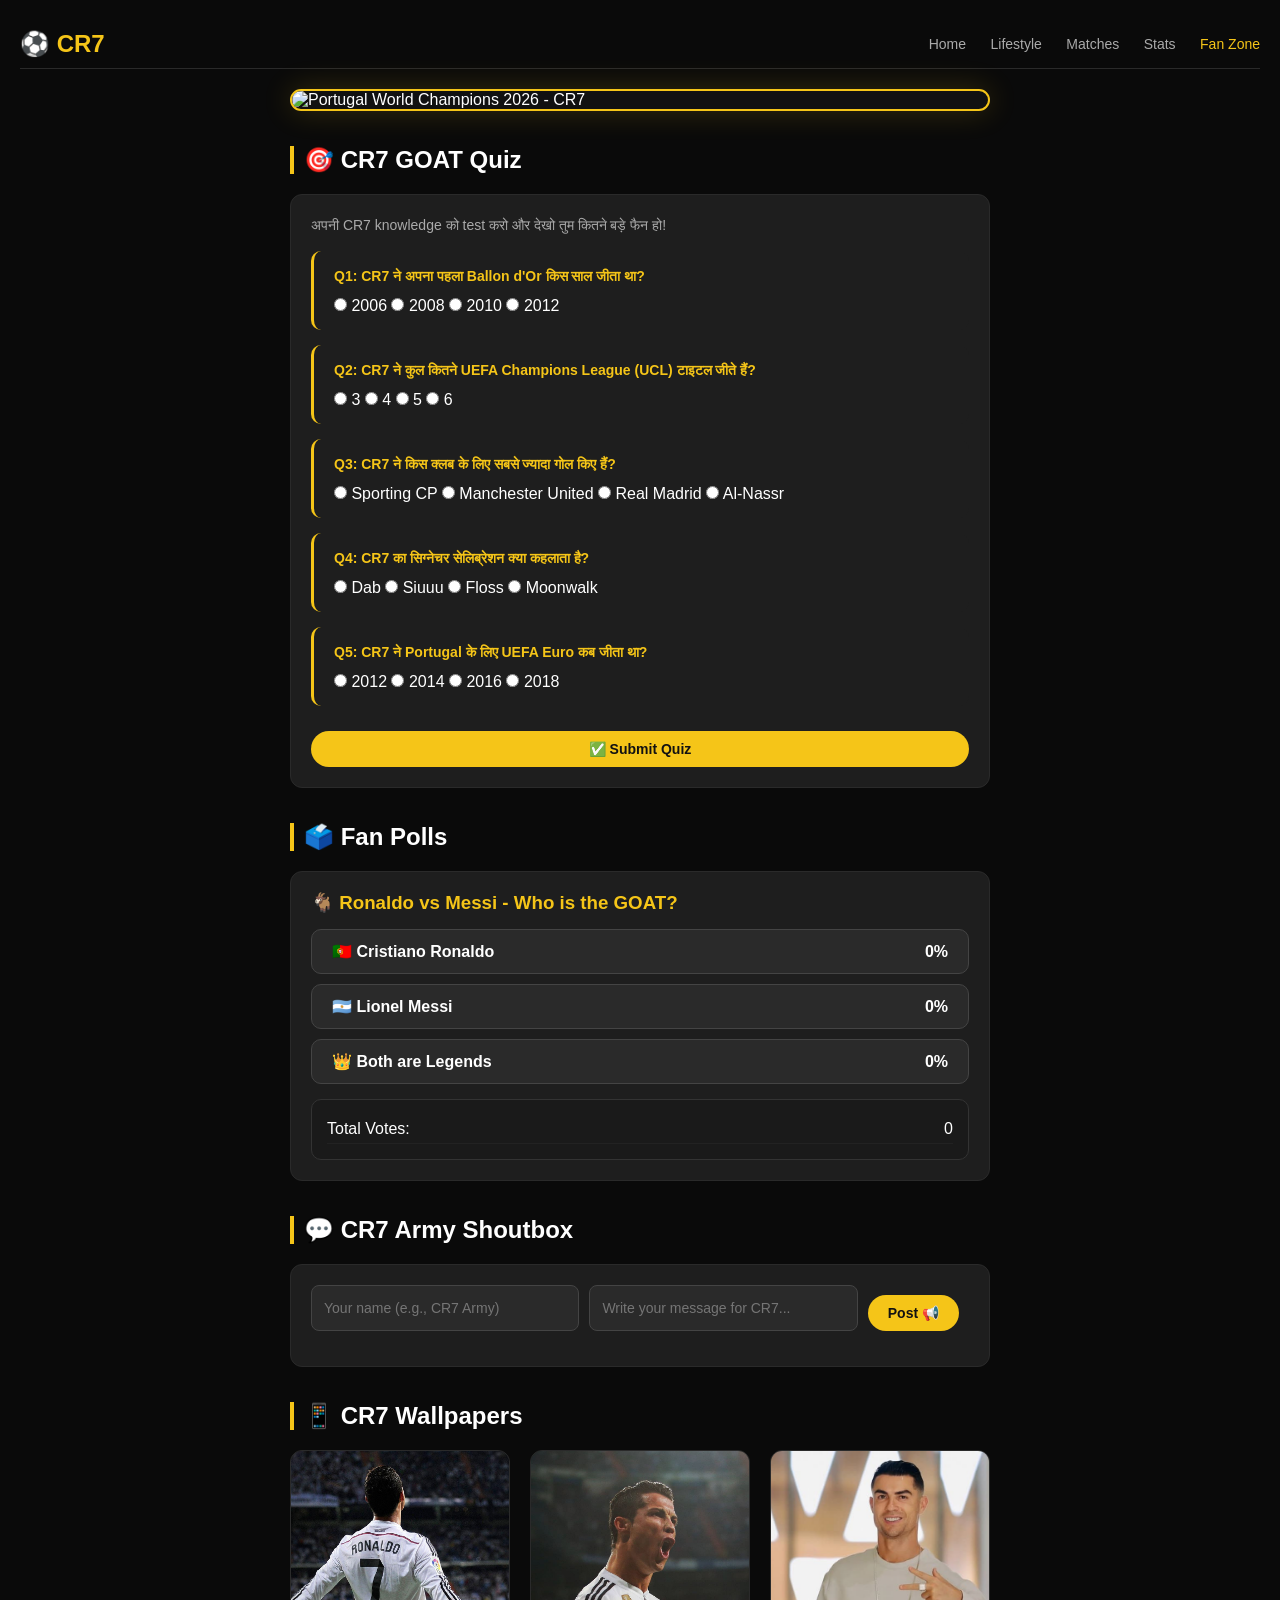
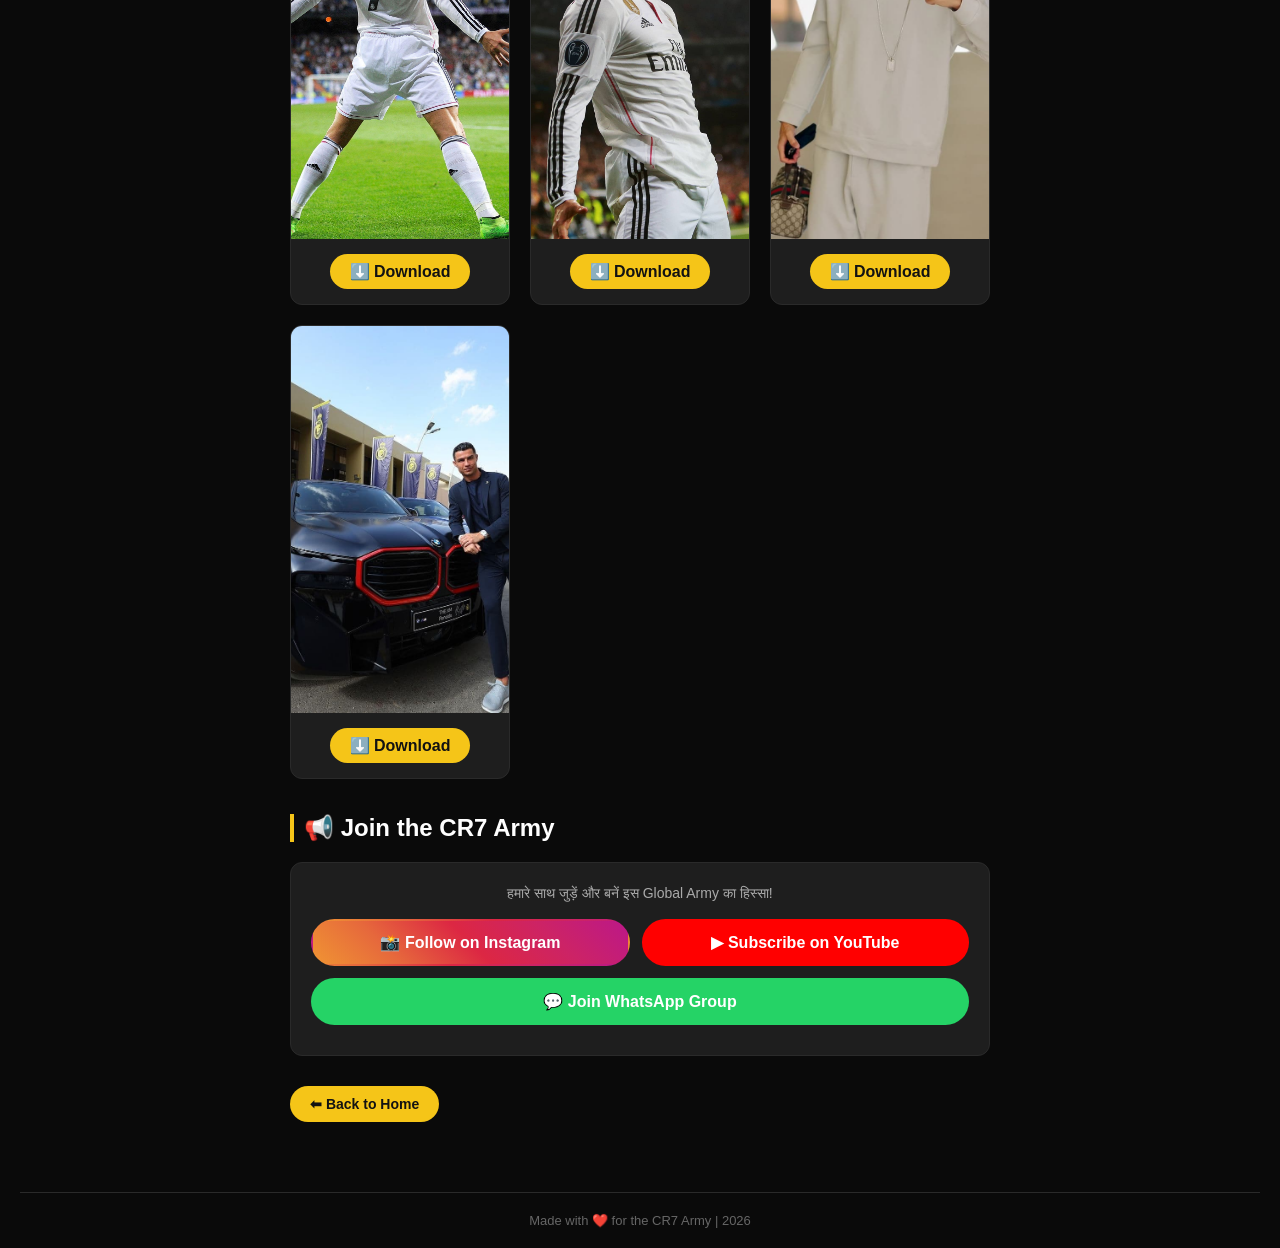
==== commit a958bb51: "Update fanzone.html" ====
--- a/fanzone.html
+++ b/fanzone.html
@@ -194,7 +194,7 @@
     .wallpaper-card img {
       width: 100%;
       height: auto;
-      aspect-ratio: 9/16; /* Phone wallpaper ratio */
+      aspect-ratio: 9/16;
       object-fit: cover;
       display: block;
       background: #111;
@@ -286,8 +286,9 @@
 
   <div class="container">
 
-    <!-- === TOP BANNER IMAGE (NO CROP - FULL WIDTH) === -->
-    <img class="fan-hero-img" src="images/Ronaldo-hero2.jpg" alt="CR7 Universe Fan Zone" />
+    <!-- ===== ✅ TOP BANNER: PORTUGAL WORLD CHAMPIONS 2026 ===== -->
+    <!-- ✅ FIX: Aapki nayi image (images.jpeg) yahan lag gayi -->
+    <img class="fan-hero-img" src="images/images.jpeg" alt="Portugal World Champions 2026 - CR7" />
 
     <!-- ============================================================ -->
     <!-- 1. 🎯 CR7 GOAT QUIZ -->
@@ -373,7 +374,7 @@
       <div class="army-buttons">
         <a href="https://www.instagram.com/cristiano/" target="_blank" class="army-btn ig">📸 Follow on Instagram</a>
         <a href="https://www.youtube.com/@cristiano" target="_blank" class="army-btn yt">▶ Subscribe on YouTube</a>
-        <!-- WhatsApp Link - Yahan apna group link daalo, placeholder hai -->
+        <!-- 🔥 WhatsApp Link - Yahan apna group link daalo -->
         <a href="https://chat.whatsapp.com/YourGroupLinkHere" target="_blank" class="army-btn wa">💬 Join WhatsApp Group</a>
       </div>
     </div>
@@ -393,27 +394,27 @@
       {
         question: "CR7 ने अपना पहला Ballon d'Or किस साल जीता था?",
         options: ["2006", "2008", "2010", "2012"],
-        correct: 1 // index 1 = 2008
+        correct: 1
       },
       {
         question: "CR7 ने कुल कितने UEFA Champions League (UCL) टाइटल जीते हैं?",
         options: ["3", "4", "5", "6"],
-        correct: 2 // index 2 = 5
+        correct: 2
       },
       {
         question: "CR7 ने किस क्लब के लिए सबसे ज्यादा गोल किए हैं?",
         options: ["Sporting CP", "Manchester United", "Real Madrid", "Al-Nassr"],
-        correct: 2 // Real Madrid
+        correct: 2
       },
       {
         question: "CR7 का सिग्नेचर सेलिब्रेशन क्या कहलाता है?",
         options: ["Dab", "Siuuu", "Floss", "Moonwalk"],
-        correct: 1 // Siuuu
+        correct: 1
       },
       {
         question: "CR7 ने Portugal के लिए UEFA Euro कब जीता था?",
         options: ["2012", "2014", "2016", "2018"],
-        correct: 2 // 2016
+        correct: 2
       }
     ];
 
@@ -482,7 +483,6 @@
       document.getElementById('pollMessi').textContent = getPercent(pollData.messi) + '%';
       document.getElementById('pollBoth').textContent = getPercent(pollData.both) + '%';
 
-      // Save to localStorage
       localStorage.setItem('cr7GoatPoll', JSON.stringify(pollData));
     }
 
@@ -492,7 +492,6 @@
         if (pollData[vote] !== undefined) {
           pollData[vote]++;
           updatePollUI();
-          // Disable buttons after voting to prevent spam
           document.querySelectorAll('.poll-btn').forEach(b => b.disabled = true);
           this.style.borderColor = '#f5c518';
           this.style.background = '#2a2a2a';
@@ -554,9 +553,6 @@
       window.scrollTo({ top: 0, behavior: 'smooth' });
     }
 
-    // ================================================================
-    // 🚀 FALLBACK: Ensure script doesn't break if elements missing
-    // ================================================================
     console.log('✅ CR7 Fan Zone - All Features Loaded Successfully!');
   </script>
 </body>
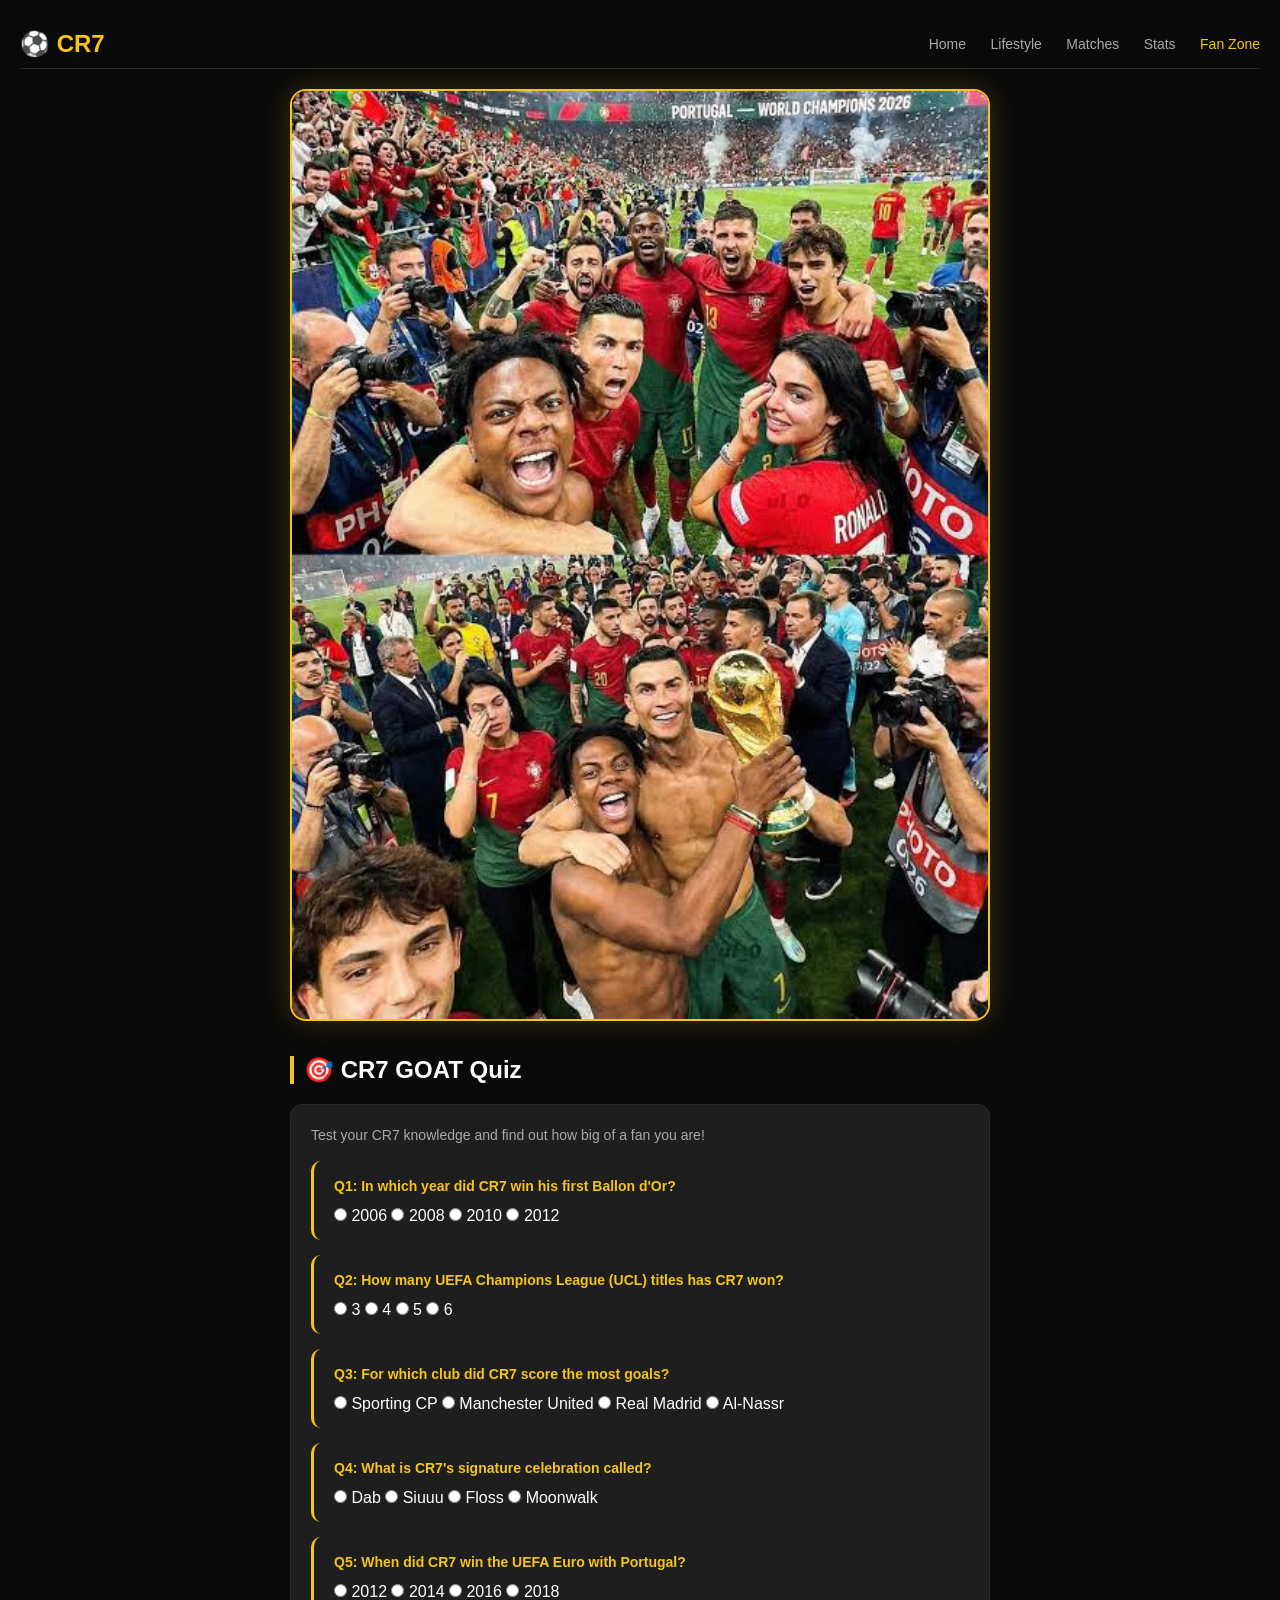
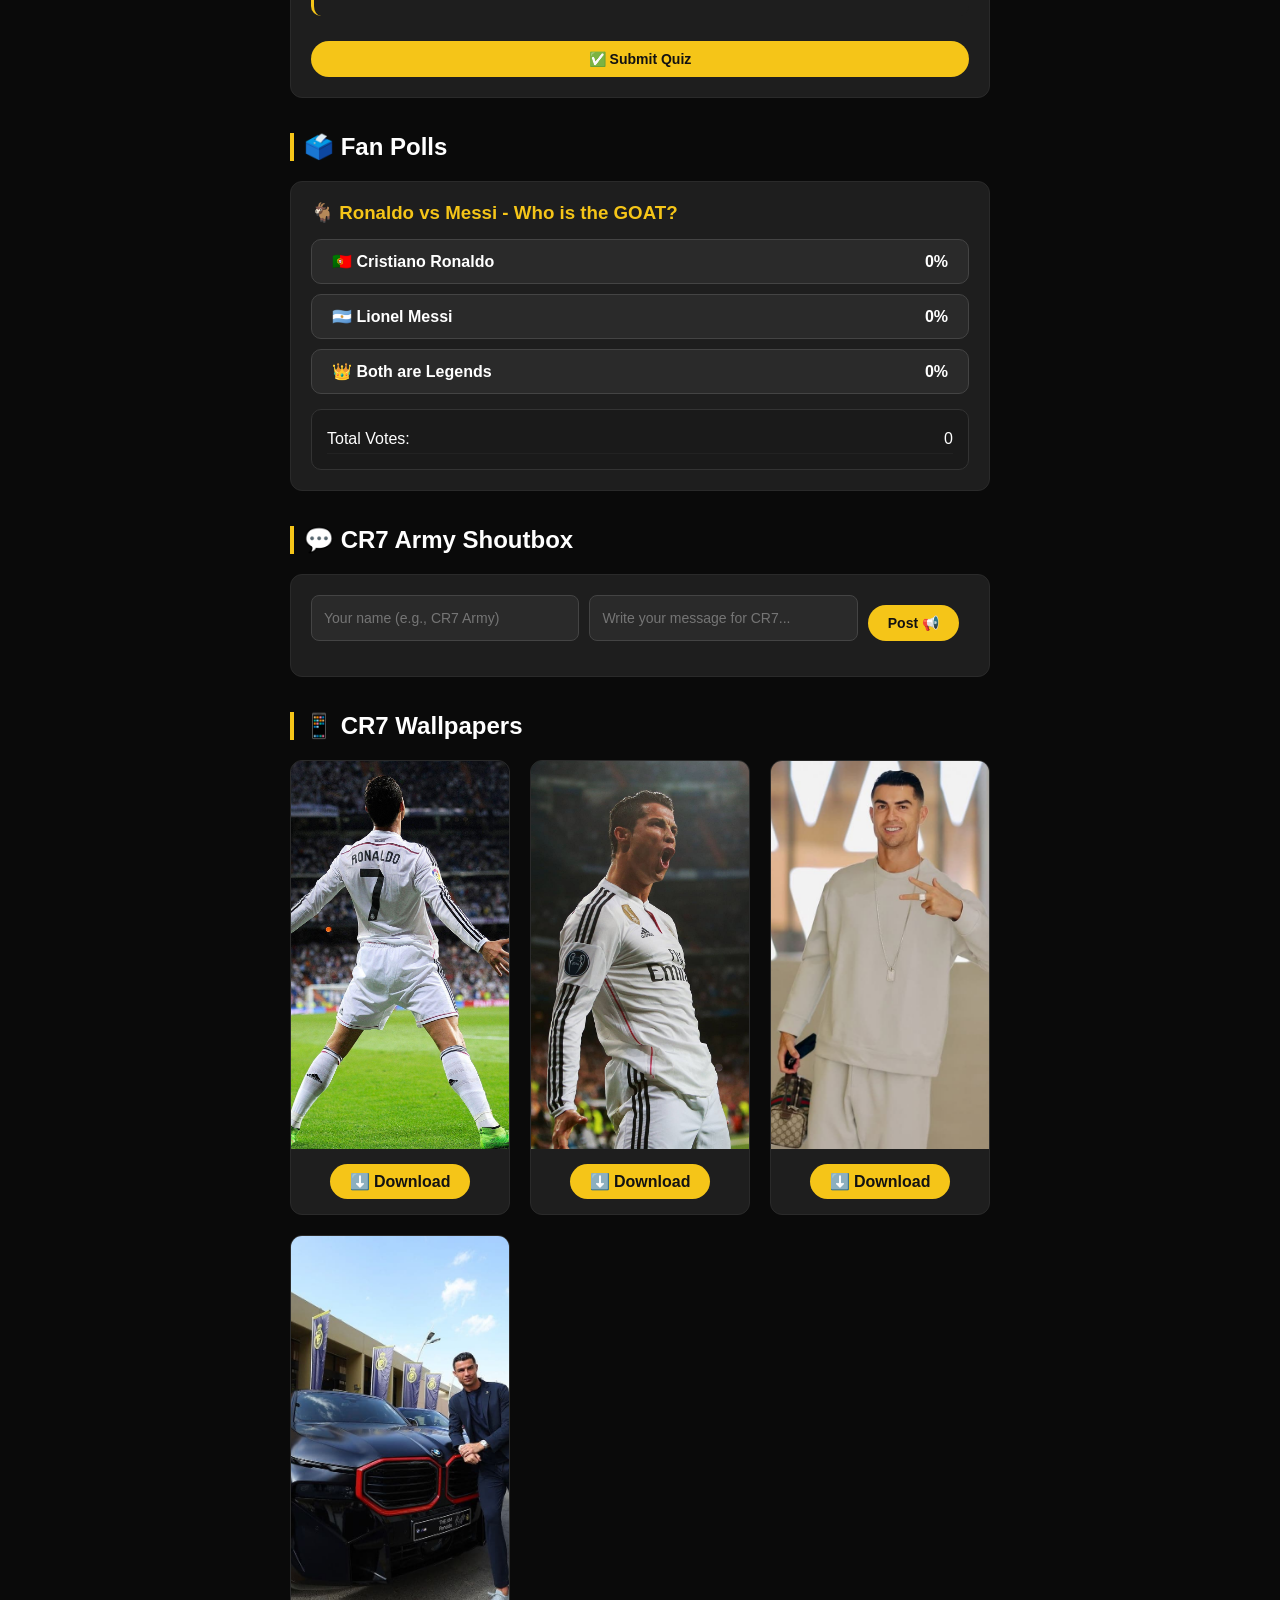
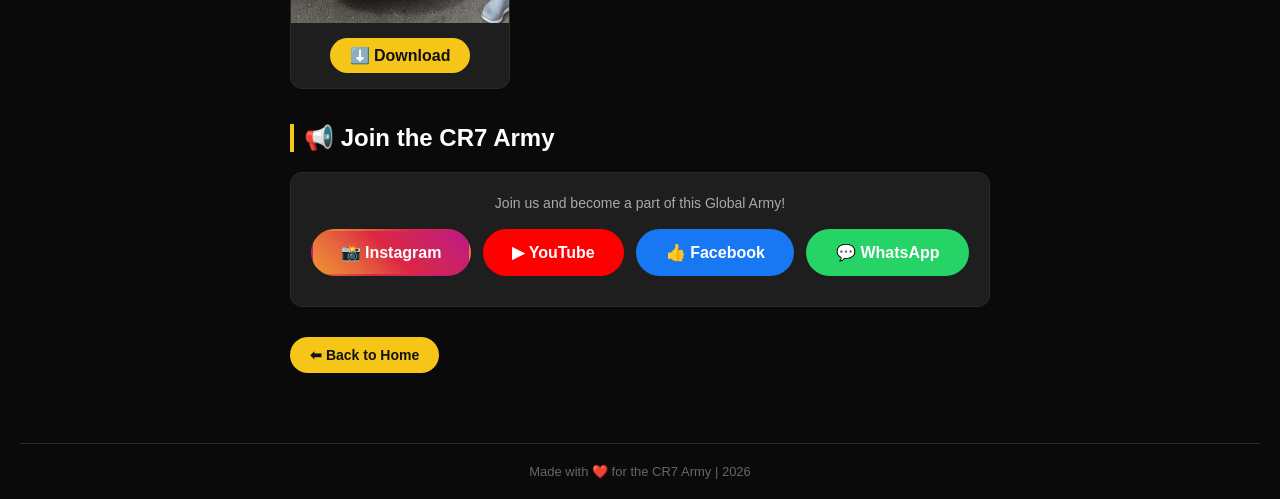
==== commit d5ce87cf: "Update fanzone.html" ====
--- a/fanzone.html
+++ b/fanzone.html
@@ -72,12 +72,8 @@
       margin-top: 15px;
       display: none;
     }
-    .quiz-result .score-high {
-      color: #4caf50;
-    }
-    .quiz-result .score-low {
-      color: #ff5722;
-    }
+    .quiz-result .score-high { color: #4caf50; }
+    .quiz-result .score-low { color: #ff5722; }
 
     /* ---------- 2. POLL STYLING ---------- */
     .poll-options {
@@ -105,13 +101,6 @@
       background: #333;
       transform: scale(1.02);
     }
-    .poll-btn .vote-bar {
-      background: #f5c518;
-      height: 6px;
-      border-radius: 10px;
-      transition: width 0.5s ease;
-      width: 0%;
-    }
     .poll-result-stats {
       margin-top: 15px;
       padding: 15px;
@@ -220,20 +209,20 @@
       transform: scale(1.05);
     }
 
-    /* ---------- 5. SOCIAL ARMY ---------- */
+    /* ---------- 5. SOCIAL ARMY (UPDATED WITH YOUR LINKS) ---------- */
     .army-buttons {
       display: flex;
       flex-wrap: wrap;
       gap: 12px;
       margin: 15px 0 10px 0;
+      justify-content: center;
     }
     .army-btn {
       padding: 12px 25px;
       border-radius: 30px;
       text-decoration: none;
       font-weight: bold;
-      color: #121212;
-      background: #fff;
+      color: #fff;
       display: inline-flex;
       align-items: center;
       gap: 8px;
@@ -241,18 +230,19 @@
       border: 2px solid transparent;
       flex: 1 1 auto;
       justify-content: center;
+      min-width: 140px;
     }
     .army-btn.ig {
       background: linear-gradient(45deg, #f09433, #e6683c, #dc2743, #cc2366, #bc1888);
-      color: #fff;
     }
     .army-btn.yt {
       background: #ff0000;
-      color: #fff;
     }
     .army-btn.wa {
       background: #25d366;
-      color: #fff;
+    }
+    .army-btn.fb {
+      background: #1877f2;
     }
     .army-btn:hover {
       transform: scale(1.05);
@@ -260,7 +250,6 @@
       border-color: #f5c518;
     }
 
-    /* ---------- RESPONSIVE TWEAKS ---------- */
     @media (max-width: 600px) {
       .wallpaper-grid {
         grid-template-columns: repeat(2, 1fr);
@@ -286,16 +275,15 @@
 
   <div class="container">
 
-    <!-- ===== ✅ TOP BANNER: PORTUGAL WORLD CHAMPIONS 2026 ===== -->
-    <!-- ✅ FIX: Aapki nayi image (images.jpeg) yahan lag gayi -->
-    <img class="fan-hero-img" src="images/images.jpeg" alt="Portugal World Champions 2026 - CR7" />
+    <!-- ===== TOP BANNER: PORTUGAL WORLD CHAMPIONS 2026 ===== -->
+    <img class="fan-hero-img" src="images/portugal-champions.jpg" alt="Portugal World Champions 2026 - CR7" />
 
     <!-- ============================================================ -->
     <!-- 1. 🎯 CR7 GOAT QUIZ -->
     <!-- ============================================================ -->
     <h2 class="section-title">🎯 CR7 GOAT Quiz</h2>
     <div class="duo-card" id="quizContainer">
-      <p style="color:#aaa; margin-bottom:15px;">अपनी CR7 knowledge को test करो और देखो तुम कितने बड़े फैन हो!</p>
+      <p style="color:#aaa; margin-bottom:15px;">Test your CR7 knowledge and find out how big of a fan you are!</p>
       <div id="quizQuestions"></div>
       <button id="submitQuizBtn" class="attend-btn" style="width:100%; margin-top:10px;">✅ Submit Quiz</button>
       <div id="quizResult" class="quiz-result"></div>
@@ -335,28 +323,24 @@
     <!-- ============================================================ -->
     <h2 class="section-title">📱 CR7 Wallpapers</h2>
     <div class="wallpaper-grid">
-      <!-- Wallpaper 1 -->
       <div class="wallpaper-card">
         <img src="images/Ronaldo-hero.jpg" alt="CR7 Wallpaper 1" />
         <div class="card-body">
           <a href="images/Ronaldo-hero.jpg" download="CR7_Wallpaper_1.jpg" class="download-btn">⬇️ Download</a>
         </div>
       </div>
-      <!-- Wallpaper 2 -->
       <div class="wallpaper-card">
         <img src="images/Ronaldo-hero2.jpg" alt="CR7 Wallpaper 2" />
         <div class="card-body">
           <a href="images/Ronaldo-hero2.jpg" download="CR7_Wallpaper_2.jpg" class="download-btn">⬇️ Download</a>
         </div>
       </div>
-      <!-- Wallpaper 3 -->
       <div class="wallpaper-card">
         <img src="images/Ronaldo-fashion.jpg" alt="CR7 Wallpaper 3" />
         <div class="card-body">
           <a href="images/Ronaldo-fashion.jpg" download="CR7_Wallpaper_3.jpg" class="download-btn">⬇️ Download</a>
         </div>
       </div>
-      <!-- Wallpaper 4 (Extra) -->
       <div class="wallpaper-card">
         <img src="images/Ronaldo-BMW.jpg" alt="CR7 Wallpaper 4" />
         <div class="card-body">
@@ -366,20 +350,23 @@
     </div>
 
     <!-- ============================================================ -->
-    <!-- 5. 📢 JOIN THE CR7 ARMY (SOCIAL) -->
+    <!-- 5. 📢 JOIN THE CR7 ARMY (SOCIAL - YOUR LINKS ADDED) -->
     <!-- ============================================================ -->
     <h2 class="section-title">📢 Join the CR7 Army</h2>
     <div class="duo-card" style="text-align:center;">
-      <p style="color:#aaa; margin-bottom:15px;">हमारे साथ जुड़ें और बनें इस Global Army का हिस्सा!</p>
+      <p style="color:#aaa; margin-bottom:15px;">Join us and become a part of this Global Army!</p>
       <div class="army-buttons">
-        <a href="https://www.instagram.com/cristiano/" target="_blank" class="army-btn ig">📸 Follow on Instagram</a>
-        <a href="https://www.youtube.com/@cristiano" target="_blank" class="army-btn yt">▶ Subscribe on YouTube</a>
-        <!-- 🔥 WhatsApp Link - Yahan apna group link daalo -->
-        <a href="https://chat.whatsapp.com/YourGroupLinkHere" target="_blank" class="army-btn wa">💬 Join WhatsApp Group</a>
+        <!-- ✅ Instagram - Your Link -->
+        <a href="https://www.instagram.com/cr7_universe_official?igsi=YzBobXZnNXFqOWRi" target="_blank" class="army-btn ig">📸 Instagram</a>
+        <!-- YouTube -->
+        <a href="https://www.youtube.com/@cristiano" target="_blank" class="army-btn yt">▶ YouTube</a>
+        <!-- ✅ Facebook - Your Link -->
+        <a href="https://www.facebook.com/profile.php?id=61593741625459&mibextid=ZbWKwL" target="_blank" class="army-btn fb">👍 Facebook</a>
+        <!-- ✅ WhatsApp - Your Link -->
+        <a href="https://chat.whatsapp.com/Dbnbct4czF7AbxkDWRM0lh" target="_blank" class="army-btn wa">💬 WhatsApp</a>
       </div>
     </div>
 
-    <!-- Back to Home -->
     <a href="index.html" class="back-home-btn attend-btn">⬅ Back to Home</a>
   </div>
 
@@ -388,37 +375,35 @@
 
   <script>
     // ================================================================
-    // 🚀 FEATURE 1: CR7 GOAT QUIZ (5 Questions)
+    // 🚀 QUIZ
     // ================================================================
     const quizData = [
       {
-        question: "CR7 ने अपना पहला Ballon d'Or किस साल जीता था?",
+        question: "In which year did CR7 win his first Ballon d'Or?",
         options: ["2006", "2008", "2010", "2012"],
         correct: 1
       },
       {
-        question: "CR7 ने कुल कितने UEFA Champions League (UCL) टाइटल जीते हैं?",
+        question: "How many UEFA Champions League (UCL) titles has CR7 won?",
         options: ["3", "4", "5", "6"],
         correct: 2
       },
       {
-        question: "CR7 ने किस क्लब के लिए सबसे ज्यादा गोल किए हैं?",
+        question: "For which club did CR7 score the most goals?",
         options: ["Sporting CP", "Manchester United", "Real Madrid", "Al-Nassr"],
         correct: 2
       },
       {
-        question: "CR7 का सिग्नेचर सेलिब्रेशन क्या कहलाता है?",
+        question: "What is CR7's signature celebration called?",
         options: ["Dab", "Siuuu", "Floss", "Moonwalk"],
         correct: 1
       },
       {
-        question: "CR7 ने Portugal के लिए UEFA Euro कब जीता था?",
+        question: "When did CR7 win the UEFA Euro with Portugal?",
         options: ["2012", "2014", "2016", "2018"],
         correct: 2
       }
     ];
-
-    let userAnswers = [];
 
     function renderQuiz() {
       const container = document.getElementById('quizQuestions');
@@ -456,7 +441,7 @@
       const resultDiv = document.getElementById('quizResult');
       resultDiv.style.display = 'block';
       if (!allAnswered) {
-        resultDiv.innerHTML = `<span style="color:#ff5722;">⚠️ कृपया सभी सवालों का जवाब दें!</span>`;
+        resultDiv.innerHTML = `<span style="color:#ff5722;">⚠️ Please answer all questions!</span>`;
         return;
       }
 
@@ -470,7 +455,7 @@
     });
 
     // ================================================================
-    // 🚀 FEATURE 2: FAN POLLS (Local Storage)
+    // 🚀 POLLS
     // ================================================================
     let pollData = JSON.parse(localStorage.getItem('cr7GoatPoll')) || { ronaldo: 0, messi: 0, both: 0 };
 
@@ -482,7 +467,6 @@
       document.getElementById('pollRonaldo').textContent = getPercent(pollData.ronaldo) + '%';
       document.getElementById('pollMessi').textContent = getPercent(pollData.messi) + '%';
       document.getElementById('pollBoth').textContent = getPercent(pollData.both) + '%';
-
       localStorage.setItem('cr7GoatPoll', JSON.stringify(pollData));
     }
 
@@ -501,7 +485,7 @@
     updatePollUI();
 
     // ================================================================
-    // 🚀 FEATURE 3: DEDICATED BIG SHOUTBOX
+    // 🚀 SHOUTBOX
     // ================================================================
     const shoutName = document.getElementById('fanShoutName');
     const shoutMsg = document.getElementById('fanShoutMsg');
@@ -539,7 +523,7 @@
     shoutName.addEventListener('keypress', (e) => { if (e.key === 'Enter') postFanShout(); });
 
     // ================================================================
-    // 🚀 SCROLL TO TOP (Global)
+    // 🚀 SCROLL TO TOP
     // ================================================================
     const scrollBtn = document.getElementById('scrollTopBtn');
     window.onscroll = function() {
